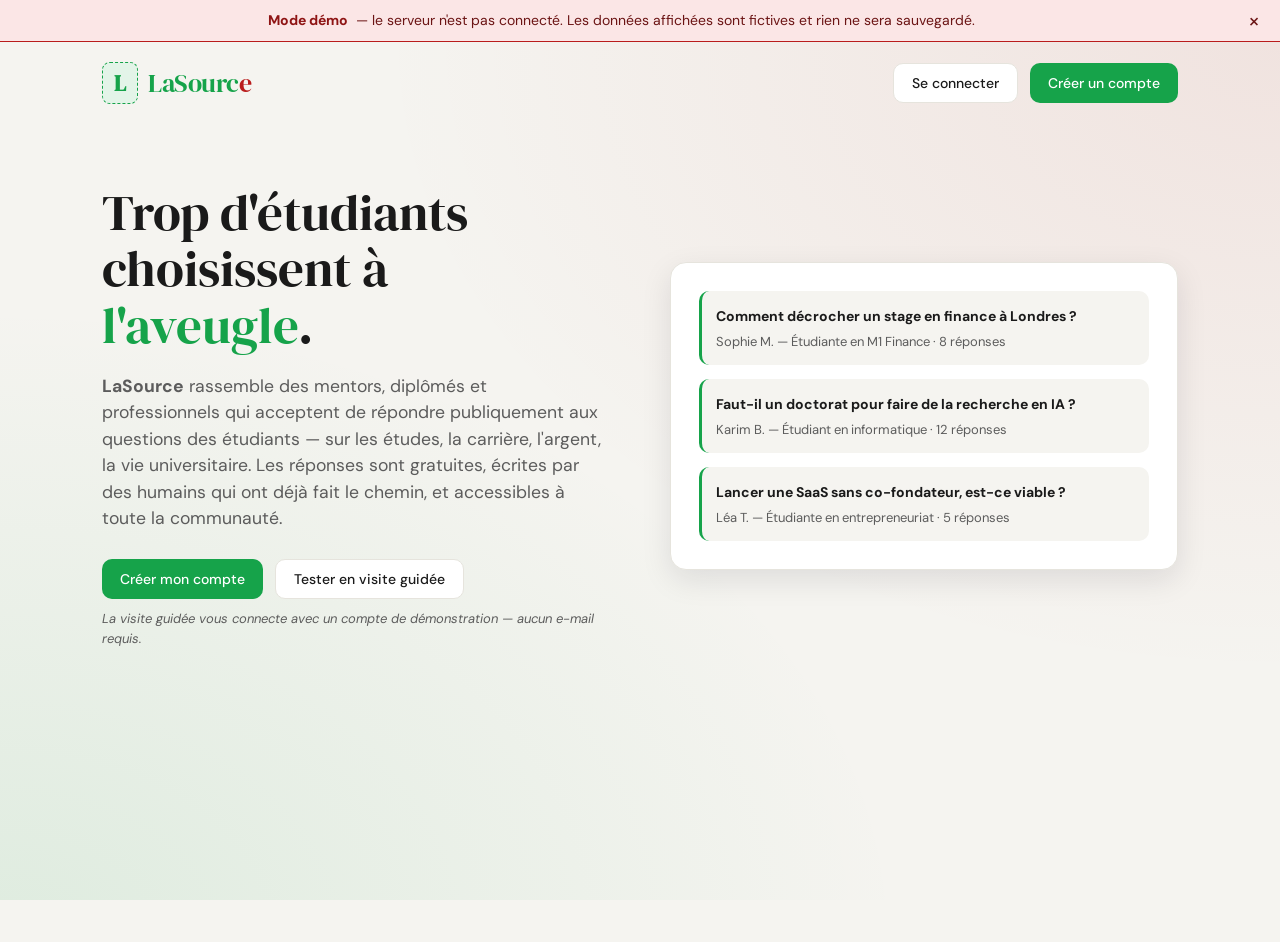
==== index.html @ 7deb20f9 "Auth" ====
<!DOCTYPE html>
<html lang="fr">
<head>
  <meta charset="UTF-8" />
  <meta name="viewport" content="width=device-width, initial-scale=1.0" />
  <title>LaSource — Plateforme de mentorat</title>
  <meta name="description" content="LaSource met en relation étudiants et mentors expérimentés. Posez vos questions, partagez votre expertise." />
  <link rel="icon" type="image/png" href="assets/lasource-flamme.png" />
  <link rel="icon" type="image/svg+xml" href="assets/lasource-flamme.svg" />
  <link rel="preconnect" href="https://fonts.googleapis.com" />
  <link rel="preconnect" href="https://fonts.gstatic.com" crossorigin />
  <link href="https://fonts.googleapis.com/css2?family=DM+Sans:wght@400;500;600;700&family=DM+Serif+Display&display=swap" rel="stylesheet" />
  <link rel="stylesheet" href="styles.css" />
</head>
<body>

<!-- Bandeau affiché uniquement quand le backend n'est pas joignable -->
<div class="bandeau-demo cache" id="bandeauDemo" role="status" aria-live="polite">
  <strong>Mode démo</strong> — le serveur n'est pas connecté.
  Les données affichées sont fictives et rien ne sera sauvegardé.
  <button class="btn-fermer-bandeau" onclick="document.getElementById('bandeauDemo').classList.add('cache')"
          aria-label="Fermer">×</button>
</div>

<!-- ============================================================
     ZONE DES TOASTS (notifications de confirmation)
     ============================================================ -->
<div class="toasts" id="zoneToasts"></div>

<!-- ============================================================
     VUE 1 — PAGE D'ACCUEIL (non connecté)
     ============================================================ -->
<section class="vue active" id="vue-accueil">
  <div class="hero">
    <nav class="hero-nav">
      <a class="marque" href="#" aria-label="LaSource — Accueil">
        <span class="logo-zone logo-zone-navbar">
          <img src="assets/lasource-flamme.png" alt="" class="logo-img"
               onerror="this.style.display='none'; this.nextElementSibling.style.display='flex';">
          <span class="logo-placeholder" aria-hidden="true">L</span>
        </span>
        <span class="marque-texte">LaSourc<span class="lettre-rouge">e</span></span>
      </a>
      <div class="actions">
        <button class="btn btn-secondaire" onclick="afficherVue('vue-connexion')">Se connecter</button>
        <button class="btn btn-primaire" onclick="afficherVue('vue-inscription')">Créer un compte</button>
      </div>
    </nav>
    <div class="hero-contenu">
      <div>
        <h1>Trop d'étudiants choisissent à <em>l'aveugle</em>.</h1>
        <p class="intro">
          <strong>LaSource</strong> rassemble des mentors, diplômés et professionnels
          qui acceptent de répondre publiquement aux questions des étudiants —
          sur les études, la carrière, l'argent, la vie universitaire.
          Les réponses sont gratuites, écrites par des humains qui ont déjà
          fait le chemin, et accessibles à toute la communauté.
        </p>
        <div class="cta">
          <button class="btn btn-primaire" onclick="afficherVue('vue-inscription')">Créer mon compte</button>
          <button class="btn btn-secondaire" onclick="connecterCompteDemo()">Tester en visite guidée</button>
        </div>
        <p class="cta-aide">
          La visite guidée vous connecte avec un compte de démonstration —
          aucun e-mail requis.
        </p>
      </div>
      <div class="hero-illu">
        <div class="mini-q">
          <strong>Comment décrocher un stage en finance à Londres ?</strong>
          <p>Sophie M. — Étudiante en M1 Finance · 8 réponses</p>
        </div>
        <div class="mini-q">
          <strong>Faut-il un doctorat pour faire de la recherche en IA ?</strong>
          <p>Karim B. — Étudiant en informatique · 12 réponses</p>
        </div>
        <div class="mini-q">
          <strong>Lancer une SaaS sans co-fondateur, est-ce viable ?</strong>
          <p>Léa T. — Étudiante en entrepreneuriat · 5 réponses</p>
        </div>
      </div>
    </div>
  </div>
</section>

<!-- ============================================================
     VUE 2 — CONNEXION
     ============================================================ -->
<section class="vue" id="vue-connexion">
  <div class="page-auth">
    <div class="boite-auth">
      <div class="logo-auth">
        <span class="logo-zone logo-zone-auth">
          <img src="assets/lasource-logo.png" alt="LaSource" class="logo-img"
               onerror="this.style.display='none'; this.nextElementSibling.style.display='flex';">
          <span class="logo-placeholder logo-placeholder-grand" aria-hidden="true">
            <span class="logo-placeholder-letter">L</span>
            <span class="logo-placeholder-nom">LaSource</span>
          </span>
        </span>
      </div>
      <h1>Bienvenue</h1>
      <p class="sous-titre">Connectez-vous pour accéder à votre espace</p>

      <div class="encadre-demo" id="encadre-compte-demo">
        <strong>Tester sans inscription</strong>
        <p>Compte de démonstration : <code>demo@lasource.io</code> / <code>Source2026!</code></p>
        <button class="btn btn-secondaire btn-petit" onclick="connecterCompteDemo()">Utiliser ce compte</button>
      </div>

      <div class="champ">
        <label for="email-conn">Adresse e-mail</label>
        <input type="email" id="email-conn" placeholder="vous@exemple.com" autocomplete="email" />
      </div>
      <div class="champ">
        <label>Mot de passe</label>
        <input type="password" id="mdp-conn" placeholder="••••••••" />
      </div>
      <div style="text-align:right; margin-bottom: 16px;">
        <a href="#" onclick="afficherVue('vue-oubli'); return false;">Mot de passe oublié ?</a>
      </div>
      <button class="btn btn-primaire btn-bloc" onclick="seConnecter()">Se connecter</button>
      <p class="lien-bas">Pas encore de compte ? <a href="#" onclick="afficherVue('vue-inscription'); return false;">Créer un compte</a></p>
    </div>
  </div>
</section>

<!-- ============================================================
     VUE 3 — INSCRIPTION
     ============================================================ -->
<section class="vue" id="vue-inscription">
  <div class="page-auth">
    <div class="boite-auth">
      <div class="logo-auth">
        <span class="logo-zone logo-zone-auth">
          <img src="assets/lasource-logo.png" alt="LaSource" class="logo-img"
               onerror="this.style.display='none'; this.nextElementSibling.style.display='flex';">
          <span class="logo-placeholder logo-placeholder-grand" aria-hidden="true">
            <span class="logo-placeholder-letter">L</span>
            <span class="logo-placeholder-nom">LaSource</span>
          </span>
        </span>
      </div>
      <h1>Créer un compte</h1>
      <p class="sous-titre">Choisissez votre profil pour commencer</p>

      <div class="choix-roles">
        <div class="carte-role actif" data-role="etudiant" onclick="choisirRole(this, 'etudiant')">
          <svg class="ic" style="width:28px;height:28px;" viewBox="0 0 24 24" aria-hidden="true"><path d="M3 8.4 12 4.6l9 3.8-9 3.8z" fill="none" stroke="currentColor" stroke-width="1.7" stroke-linejoin="round"/><path d="M20.4 8.7v4.6M7 11V15c0 1.4 2.2 2.6 5 2.6s5-1.2 5-2.6v-4" fill="none" stroke="currentColor" stroke-width="1.7" stroke-linecap="round"/></svg>
          <strong>Étudiant</strong>
          <span>Je cherche des conseils</span>
        </div>
        <div class="carte-role" data-role="mentor" onclick="choisirRole(this, 'mentor')">
          <svg class="ic" style="width:28px;height:28px;" viewBox="0 0 24 24" aria-hidden="true"><path d="M7 4.5h10V8a5 5 0 0 1-10 0z M7 5.8H4.2v1.6a3 3 0 0 0 3 3 M17 5.8h2.8v1.6a3 3 0 0 1-3 3 M9.5 14.2h5 M10 14.2v3h4v-3 M8 20h8" fill="none" stroke="currentColor" stroke-width="1.7" stroke-linecap="round" stroke-linejoin="round"/></svg>
          <strong>Mentor</strong>
          <span>Je partage mon expertise</span>
        </div>
      </div>

      <div class="champs-cote">
        <div class="champ"><label>Prénom</label><input type="text" id="prenom-ins" placeholder="Marie" /></div>
        <div class="champ"><label>Nom</label><input type="text" id="nom-ins" placeholder="Dupont" /></div>
      </div>
      <div class="champ"><label>Adresse e-mail</label><input type="email" id="email-ins" placeholder="vous@exemple.com" /></div>
      <div class="champ"><label>Mot de passe</label><input type="password" id="mdp-ins" placeholder="Au moins 8 caractères" /></div>
      <div class="champ"><label>Confirmation du mot de passe</label><input type="password" id="mdp2-ins" placeholder="Retapez votre mot de passe" /></div>

      <button class="btn btn-primaire btn-bloc" onclick="commencerOnboarding()">Continuer →</button>

      <p class="lien-bas">Vous avez déjà un compte ? <a href="#" onclick="afficherVue('vue-connexion'); return false;">Se connecter</a></p>
    </div>
  </div>
</section>

<!-- ============================================================
     VUE 4 — MOT DE PASSE OUBLIÉ
     ============================================================ -->
<section class="vue" id="vue-oubli">
  <div class="page-auth">
    <div class="boite-auth">
      <div class="logo-auth">
        <span class="logo-zone logo-zone-auth">
          <img src="assets/lasource-logo.png" alt="LaSource" class="logo-img"
               onerror="this.style.display='none'; this.nextElementSibling.style.display='flex';">
          <span class="logo-placeholder logo-placeholder-grand" aria-hidden="true">
            <span class="logo-placeholder-letter">L</span>
            <span class="logo-placeholder-nom">LaSource</span>
          </span>
        </span>
      </div>
      <h1>Mot de passe oublié</h1>
      <p class="sous-titre">Saisissez votre e-mail, nous vous enverrons un lien de réinitialisation.</p>
      <div class="champ"><label for="email-oubli">Adresse e-mail</label>
        <input type="email" id="email-oubli" placeholder="vous@exemple.com" autocomplete="email" /></div>
      <button class="btn btn-primaire btn-bloc" onclick="demanderReinitialisation()">Envoyer le lien</button>
      <p class="lien-bas"><a href="#" onclick="afficherVue('vue-connexion'); return false;">← Retour à la connexion</a></p>
    </div>
  </div>
</section>

<!-- ============================================================
     VUE 5 — ONBOARDING (4 étapes)
     ============================================================ -->
<section class="vue" id="vue-onboarding">
  <div class="page-auth">
    <div class="boite-auth" style="max-width:560px;">
      <div class="barre-prog">
        <div class="etape fait" id="ob-e1"></div>
        <div class="etape" id="ob-e2"></div>
        <div class="etape" id="ob-e3"></div>
        <div class="etape" id="ob-e4"></div>
      </div>
      <div class="etapes-info"><span>Étape <strong id="ob-num">1</strong>/4</span><span id="ob-label">Informations de base</span></div>

      <!-- Étape 1 -->
      <div class="etape-contenu" id="etape-1">
        <h2 style="font-size:1.5rem; margin-bottom:14px;">Parlez-nous de vous</h2>
        <div class="champ"><label>Pays</label>
          <select><option>France</option><option>Belgique</option><option>Suisse</option><option>Canada</option><option>Sénégal</option><option>Maroc</option></select>
        </div>
        <div class="champ"><label>Niveau d'études / Profession</label>
          <input type="text" placeholder="Ex : Master 2 — École Polytechnique" />
        </div>
        <div class="champ"><label>Courte présentation</label>
          <textarea placeholder="Quelques mots sur vous (facultatif)"></textarea>
        </div>
      </div>

      <!-- Étape 2 -->
      <div class="etape-contenu" id="etape-2" style="display:none;">
        <h2 style="font-size:1.5rem; margin-bottom:6px;">Vos secteurs d'intérêt</h2>
        <p style="color:var(--texte-doux); font-size:13px; margin-bottom:14px;">Choisissez au moins 2 secteurs pour personnaliser votre fil.</p>
        <div class="chips-select">
          <div class="chip-select" onclick="toggleChip(this)">Technologie</div>
          <div class="chip-select" onclick="toggleChip(this)">Médecine</div>
          <div class="chip-select" onclick="toggleChip(this)">Droit</div>
          <div class="chip-select" onclick="toggleChip(this)">Finance</div>
          <div class="chip-select" onclick="toggleChip(this)">Arts</div>
          <div class="chip-select" onclick="toggleChip(this)">Éducation</div>
          <div class="chip-select" onclick="toggleChip(this)">Ingénierie</div>
          <div class="chip-select" onclick="toggleChip(this)">Entrepreneuriat</div>
          <div class="chip-select" onclick="toggleChip(this)">Autre</div>
        </div>
      </div>

      <!-- Étape 3 -->
      <div class="etape-contenu" id="etape-3" style="display:none;">
        <h2 style="font-size:1.5rem; margin-bottom:14px;">Votre photo de profil</h2>
        <div style="display:flex; align-items:center; gap:20px;">
          <div class="avatar avatar-l">MD</div>
          <div>
            <button class="btn btn-secondaire"><svg class="ic" viewBox="0 0 24 24" aria-hidden="true"><rect x="3" y="7" width="18" height="13" rx="2.2"/><path d="M8.5 7 10 4.7h4L15.5 7"/><circle cx="12" cy="13.3" r="3.3"/></svg> Téléverser une photo</button>
            <p style="font-size:12px; color:var(--texte-doux); margin-top:8px;">JPG ou PNG, max 2 Mo. Optionnel.</p>
          </div>
        </div>
      </div>

      <!-- Étape 4 -->
      <div class="etape-contenu" id="etape-4" style="display:none;">
        <h2 style="font-size:1.5rem; margin-bottom:14px;">Bienvenue sur LaSource</h2>
        <p style="margin-bottom:12px;">Vous êtes prêt(e) à explorer la plateforme. Voici quelques fonctionnalités clés :</p>
        <ul style="list-style:none; padding:0; color:var(--texte-doux); font-size:14px; line-height:1.6;">
          <li style="display:flex; gap:10px; align-items:flex-start; padding:6px 0;"><svg class="ic" viewBox="0 0 24 24" style="color:var(--primaire); margin-top:2px;"><path d="M5 4.5h10.5a1.6 1.6 0 0 1 1.6 1.6V20H6.5A1.6 1.6 0 0 1 5 18.4z"/><path d="M8.5 4.5V20"/></svg> Parcourez le fil de questions par secteur</li>
          <li style="display:flex; gap:10px; align-items:flex-start; padding:6px 0;"><svg class="ic" viewBox="0 0 24 24" style="color:var(--primaire); margin-top:2px;"><path d="M4 5h16v10.5H9L4.5 20z"/></svg> Échangez par messagerie privée avec les mentors</li>
          <li style="display:flex; gap:10px; align-items:flex-start; padding:6px 0;"><svg class="ic" viewBox="0 0 24 24" style="color:var(--primaire); margin-top:2px;"><path d="M6 9a6 6 0 0 1 12 0c0 5 2 6 2 6H4s2-1 2-6"/><path d="M10 21h4"/></svg> Recevez des notifications pour les nouvelles réponses</li>
          <li style="display:flex; gap:10px; align-items:flex-start; padding:6px 0;"><svg class="ic" viewBox="0 0 24 24" style="color:var(--accent); margin-top:2px;"><path d="M12 3.2 13.8 9 19.5 10.8 13.8 12.6 12 18.4 10.2 12.6 4.5 10.8 10.2 9z"/></svg> Notez les réponses pour aider la communauté</li>
        </ul>
      </div>

      <div style="display:flex; justify-content:space-between; margin-top:24px;">
        <button class="btn btn-secondaire" id="ob-prec" onclick="naviguerEtape(-1)" disabled>← Précédent</button>
        <button class="btn btn-primaire" id="ob-suiv" onclick="naviguerEtape(1)">Suivant →</button>
      </div>
    </div>
  </div>
</section>

<!-- ============================================================
     APPLICATION CONNECTÉE — NAVBAR + VUES
     ============================================================ -->
<section class="vue" id="vue-app">
  <nav class="navbar">
    <a class="marque" href="#" onclick="naviguerApp('fil'); return false;" aria-label="LaSource — Accueil">
      <span class="logo-zone logo-zone-navbar">
        <img src="assets/lasource-flamme.png" alt="" class="logo-img"
             onerror="this.style.display='none'; this.nextElementSibling.style.display='flex';">
        <span class="logo-placeholder" aria-hidden="true">L</span>
      </span>
      <span class="marque-texte">LaSourc<span class="lettre-rouge">e</span></span>
    </a>
    <div class="nav-recherche">
      <input type="text" placeholder="Rechercher mentors, questions, secteurs…" id="recherche-glob" oninput="rechercher(this.value)" onfocus="rechercher(this.value)" onkeydown="if(event.key==='Enter'){event.preventDefault(); lancerRecherche();}" />
      <button type="button" class="btn-recherche" onclick="lancerRecherche()" title="Rechercher" aria-label="Rechercher">
        <svg viewBox="0 0 24 24" width="16" height="16" fill="none" stroke="currentColor" stroke-width="2.2" stroke-linecap="round" stroke-linejoin="round"><circle cx="11" cy="11" r="7"/><path d="m20 20-3.5-3.5"/></svg>
      </button>
      <div class="dropdown-recherche" id="dropRech"></div>
    </div>
    <div class="nav-liens">
      <button class="nav-bouton" data-section="fil" onclick="naviguerApp('fil')" title="Accueil" aria-label="Accueil"><svg class="ic ic-l" viewBox="0 0 24 24" aria-hidden="true"><path d="M3 11.4 12 4l9 7.4"/><path d="M5.5 9.8V20h13V9.8"/></svg></button>
      <button class="nav-bouton" data-section="notifs" onclick="basculerNotifs()" title="Notifications" aria-label="Notifications">
        <svg class="icone-cloche" viewBox="0 0 24 24" width="22" height="22" fill="#111" aria-hidden="true">
          <path d="M12 22a2.4 2.4 0 0 0 2.4-2.4H9.6A2.4 2.4 0 0 0 12 22Zm7.2-5.6V11a7.2 7.2 0 0 0-5.6-7.04V3.2a1.6 1.6 0 1 0-3.2 0v.76A7.2 7.2 0 0 0 4.8 11v5.4l-1.6 1.6v.8h17.6v-.8Z"/>
        </svg>
        <span class="badge-notif" id="badge-notif">4</span>
      </button>
      <div class="nav-profil" onclick="basculerMenuProfil()">
        <div class="avatar avatar-s" id="avatar-nav">MD</div>
        <span style="font-size:14px;">▾</span>
      </div>
    </div>
  </nav>

  <div class="menu-profil" id="menuProfil">
    <button onclick="naviguerApp('profil')"><svg class="ic" viewBox="0 0 24 24" aria-hidden="true"><circle cx="12" cy="8" r="4"/><path d="M4 21c0-4.4 4-6.5 8-6.5s8 2.1 8 6.5"/></svg> Mon profil</button>
    <button onclick="naviguerApp('mentor')" id="lien-mentor"><svg class="ic" viewBox="0 0 24 24" aria-hidden="true"><path d="M7 4.5h10V8a5 5 0 0 1-10 0z"/><path d="M7 5.8H4.2v1.6a3 3 0 0 0 3 3"/><path d="M17 5.8h2.8v1.6a3 3 0 0 1-3 3"/><path d="M9.5 14.2h5"/><path d="M10 14.2v3h4v-3"/><path d="M8 20h8"/></svg> Espace mentor</button>
    <button onclick="naviguerApp('parametres')"><svg class="ic" viewBox="0 0 24 24" aria-hidden="true"><circle cx="12" cy="12" r="3.2"/><path d="M12 2.5v3M12 18.5v3M2.5 12h3M18.5 12h3M5.2 5.2l2.1 2.1M16.7 16.7l2.1 2.1M18.8 5.2l-2.1 2.1M7.3 16.7l-2.1 2.1"/></svg> Paramètres</button>
    <button onclick="naviguerApp('admin')" id="lien-admin"><svg class="ic" viewBox="0 0 24 24" aria-hidden="true"><path d="M12 3 5 6v5.2c0 4.4 3 7.8 7 9.8 4-2 7-5.4 7-9.8V6z"/></svg> Administration</button>
    <button onclick="seDeconnecter()" style="color:var(--rouge);"><svg class="ic" viewBox="0 0 24 24" aria-hidden="true"><path d="M9 21H5a2 2 0 0 1-2-2V5a2 2 0 0 1 2-2h4"/><path d="M16 16.5 20.5 12 16 7.5"/><path d="M20.5 12H9"/></svg> Se déconnecter</button>
  </div>

  <div class="panneau-notifs" id="panneauNotifs">
    <header>
      <svg viewBox="0 0 24 24" width="18" height="18" fill="#111"><path d="M12 22a2.4 2.4 0 0 0 2.4-2.4H9.6A2.4 2.4 0 0 0 12 22Zm7.2-5.6V11a7.2 7.2 0 0 0-5.6-7.04V3.2a1.6 1.6 0 1 0-3.2 0v.76A7.2 7.2 0 0 0 4.8 11v5.4l-1.6 1.6v.8h17.6v-.8Z"/></svg>
      <button class="btn-fantome btn-petit" onclick="toutMarquerLu()" style="margin-left:auto;">Tout marquer comme lu</button>
    </header>
    <div id="liste-notifs"></div>
  </div>

  <!-- Sous-vue : Fil d'actualité -->
  <div class="sous-vue active" id="sv-fil">
    <div class="layout-3col">
      <aside class="col-gauche">
        <div class="carte profil-sidebar" id="sidebar-profil"></div>
        <div class="carte" style="margin-top:16px;">
          <div class="carte-titre">Mes secteurs</div>
          <div id="mes-secteurs" style="display:flex; flex-wrap:wrap; gap:6px;"></div>
        </div>
        <div class="carte" style="margin-top:16px;">
          <div class="carte-titre">Mentors suivis</div>
          <div class="liste-suivis" id="mentors-suivis"></div>
        </div>
      </aside>

      <main class="col-centre">
        <div class="publier-vide" onclick="ouvrirModal('modalPublier')">
          <div class="avatar avatar-s" id="avatar-fil">MD</div>
          <input type="text" placeholder="Quelle est votre question aujourd'hui ?" readonly />
          <button class="btn btn-primaire btn-petit">Publier</button>
        </div>
        <div class="filtres">
          <div class="onglets">
            <div class="onglet actif" data-tri="recent" onclick="changerTri(this, 'recent')">Les plus récentes</div>
            <div class="onglet" data-tri="populaire" onclick="changerTri(this, 'populaire')">Les plus populaires</div>
            <div class="onglet" data-tri="sansrep" onclick="changerTri(this, 'sansrep')">Sans réponse</div>
          </div>
          <select id="filtre-secteur" onchange="rendreFil()">
            <option value="">Tous les secteurs</option>
            <option>Technologie</option><option>Médecine</option><option>Droit</option>
            <option>Finance</option><option>Arts</option><option>Éducation</option>
            <option>Ingénierie</option><option>Entrepreneuriat</option>
          </select>
        </div>
        <div id="fil-questions"></div>
      </main>

      <aside class="col-droite">
        <div class="carte">
          <div class="carte-titre" style="display:flex; align-items:center; gap:6px;"><svg class="ic ic-s" viewBox="0 0 24 24" aria-hidden="true" style="color:var(--accent);"><path d="M3.5 16.5 9 11l3.5 3.5L20 7"/><path d="M16 7h4v4"/></svg> Questions tendance</div>
          <ul class="questions-tendance" id="questions-tendance"></ul>
        </div>
        <div class="carte" style="margin-top:16px;">
          <div class="carte-titre" style="display:flex; align-items:center; gap:6px;"><svg class="ic ic-s" viewBox="0 0 24 24" aria-hidden="true" style="color:var(--primaire);"><path d="M12 3.2 13.8 9 19.5 10.8 13.8 12.6 12 18.4 10.2 12.6 4.5 10.8 10.2 9z"/></svg> Mentors suggérés</div>
          <ul class="mentors-suggeres" id="mentors-suggeres"></ul>
        </div>
      </aside>
    </div>
  </div>

  <!-- Sous-vue : Profil utilisateur -->
  <div class="sous-vue" id="sv-profil" style="display:none;">
    <div style="max-width:1100px; margin:20px auto; padding:0 20px;">
      <div class="banniere"></div>
      <div class="entete-profil" id="entete-profil"></div>
      <div class="tabs-profil" id="tabs-profil"></div>
      <div id="contenu-profil"></div>
    </div>
  </div>

  <!-- Modal : Voir une question en entier -->
  <!-- (vue dédiée pour afficher une question complète) -->
  <div class="sous-vue" id="sv-question" style="display:none;">
    <div style="max-width:820px; margin:20px auto; padding:0 20px;">
      <button class="btn btn-fantome btn-petit" onclick="naviguerApp('fil')" style="margin-bottom:14px;">← Retour au fil</button>
      <div id="contenu-question"></div>
    </div>
  </div>

  <!-- Sous-vue : Paramètres -->
  <div class="sous-vue" id="sv-parametres" style="display:none;">
    <div class="layout-2col">
      <aside class="menu-cote" id="menu-param">
        <button class="actif" data-pan="compte" onclick="changerPanParam(this, 'compte')"><svg class="ic" viewBox="0 0 24 24" aria-hidden="true"><circle cx="12" cy="8" r="4"/><path d="M4 21c0-4.4 4-6.5 8-6.5s8 2.1 8 6.5"/></svg> Mon compte</button>
        <button data-pan="notifs" onclick="changerPanParam(this, 'notifs')"><svg class="ic" viewBox="0 0 24 24" aria-hidden="true"><path d="M6 9a6 6 0 0 1 12 0c0 5 2 6 2 6H4s2-1 2-6"/><path d="M10 21h4"/></svg> Notifications</button>
        <button data-pan="securite" onclick="changerPanParam(this, 'securite')"><svg class="ic" viewBox="0 0 24 24" aria-hidden="true"><rect x="5" y="11" width="14" height="9" rx="2"/><path d="M8 11V8a4 4 0 0 1 8 0v3"/></svg> Sécurité</button>
        <button data-pan="confid" onclick="changerPanParam(this, 'confid')"><svg class="ic" viewBox="0 0 24 24" aria-hidden="true"><path d="M12 3 5 6v5.2c0 4.4 3 7.8 7 9.8 4-2 7-5.4 7-9.8V6z"/></svg> Confidentialité</button>
      </aside>
      <main id="contenu-param"></main>
    </div>
  </div>

  <!-- Sous-vue : Administration -->
  <div class="sous-vue" id="sv-admin" style="display:none;">
    <div class="layout-admin">
      <aside class="menu-admin">
        <h4>Administration</h4>
        <button class="actif" data-adm="dashboard" onclick="changerPanAdmin(this, 'dashboard')"><svg class="ic" viewBox="0 0 24 24" aria-hidden="true"><path d="M4 20V4"/><path d="M4 20h16"/><rect x="7" y="12" width="3" height="5"/><rect x="12" y="8" width="3" height="9"/><rect x="17" y="5" width="3" height="12"/></svg> Tableau de bord</button>
        <button data-adm="users" onclick="changerPanAdmin(this, 'users')"><svg class="ic" viewBox="0 0 24 24" aria-hidden="true"><circle cx="8.5" cy="9" r="3"/><path d="M2.5 19.5c0-3.2 2.7-4.8 6-4.8s6 1.6 6 4.8"/><path d="M16 6.2a3 3 0 0 1 0 5.6"/><path d="M17.6 14.9c1.9.5 3.4 1.8 3.4 4.1"/></svg> Utilisateurs</button>
        <button data-adm="mentors" onclick="changerPanAdmin(this, 'mentors')"><svg class="ic" viewBox="0 0 24 24" aria-hidden="true"><path d="M4.5 12.5 9.5 17.5 19.5 6.5"/></svg> Validation mentors</button>
        <button data-adm="signalements" onclick="changerPanAdmin(this, 'signalements')"><svg class="ic" viewBox="0 0 24 24" aria-hidden="true"><path d="M5.5 21V4"/><path d="M5.5 4.5h11l-2 4 2 4h-11"/></svg> Signalements</button>
        <button data-adm="categories" onclick="changerPanAdmin(this, 'categories')"><svg class="ic" viewBox="0 0 24 24" aria-hidden="true"><path d="M3 12.5V5.5A2 2 0 0 1 5 3.5h7l9 9-8.5 8.5z"/><circle cx="8" cy="8.2" r="1.3"/></svg> Catégories</button>
        <button data-adm="audit" onclick="changerPanAdmin(this, 'audit')"><svg class="ic" viewBox="0 0 24 24" aria-hidden="true"><path d="M5 4h14v16H5z"/><path d="M8 9h8M8 12h8M8 15h5"/></svg> Journal d'audit</button>
      </aside>
      <main class="contenu-admin" id="contenu-admin"></main>
    </div>
  </div>

  <!-- Sous-vue : Espace mentor (réservé au rôle mentor) -->
  <div class="sous-vue" id="sv-mentor" style="display:none;">
    <div style="max-width:1100px; margin:20px auto; padding:0 20px;">
      <div id="contenu-mentor"></div>
    </div>
  </div>
</section>

<!-- ============================================================
     MODALES
     ============================================================ -->

<!-- Modal : Publier une question -->
<div class="modal-overlay" id="modalPublier">
  <div class="modal">
    <header>
      <h3>Poser une question</h3>
      <span class="fermer" onclick="fermerModal('modalPublier')">×</span>
    </header>
    <div class="corps">
      <div class="champ">
        <label>Titre</label>
        <input type="text" id="q-titre" maxlength="120" placeholder="Résumez votre question en une phrase claire…" oninput="majCompteur(); majSimilaires();" />
        <div class="compteur-car"><span id="compteur">0</span>/120</div>
      </div>
      <div class="champ">
        <label>Détails</label>
        <textarea id="q-corps" rows="5" placeholder="Décrivez votre situation en détail : contexte, contraintes, ce que vous avez déjà essayé…"></textarea>
      </div>
      <div class="champ">
        <label>Catégorie</label>
        <div class="chips-select" id="chips-cat">
          <div class="chip-select" onclick="choisirCat(this)">Technologie</div>
          <div class="chip-select" onclick="choisirCat(this)">Médecine</div>
          <div class="chip-select" onclick="choisirCat(this)">Droit</div>
          <div class="chip-select" onclick="choisirCat(this)">Finance</div>
          <div class="chip-select" onclick="choisirCat(this)">Arts</div>
          <div class="chip-select" onclick="choisirCat(this)">Éducation</div>
          <div class="chip-select" onclick="choisirCat(this)">Ingénierie</div>
          <div class="chip-select" onclick="choisirCat(this)">Entrepreneuriat</div>
          <div class="chip-select" onclick="choisirCat(this)">Autre</div>
        </div>
      </div>
      <div class="similaires" id="bloc-similaires" style="display:none;">
        <h5>Questions similaires déjà publiées :</h5>
        <ul id="liste-similaires"></ul>
      </div>
    </div>
    <div class="pied">
      <button class="btn btn-secondaire" onclick="fermerModal('modalPublier')">Annuler</button>
      <button class="btn btn-primaire" onclick="publierQuestion()">Publier ma question →</button>
    </div>
  </div>
</div>

<script src="api.js"></script>
<script src="script.js"></script>
</body>
</html>
---- styles.css ----
/* =========================================================
   LaSource — Feuille de styles
   Identité : vert #16A34A + rouge #B91C1C + noir, sur fond crème
   Typographie : DM Serif Display (titres) + DM Sans (texte)
   ========================================================= */

/* ---------- Variables de design ---------- */
:root {
  /* Couleurs officielles du logo */
  --vert: #16A34A;
  --vert-fonce: #117A37;
  --vert-clair: #E3F4E8;
  --rouge: #B91C1C;
  --rouge-fonce: #8E1414;
  --rouge-clair: #FBE6E6;
  --noir: #1A1A1A;

  /* Alias sémantiques utilisés dans tout le code */
  --primaire: var(--vert);
  --primaire-fonce: var(--vert-fonce);
  --primaire-clair: var(--vert-clair);
  --accent: var(--rouge);
  --accent-clair: var(--rouge-clair);

  /* Neutres */
  --fond: #F5F4F0;
  --surface: #FFFFFF;
  --texte: var(--noir);
  --texte-doux: #5C5C5C;
  --bordure: #E6E4DD;
  --orange: var(--rouge);
  --gris-sombre: var(--noir);

  --rayon-s: 10px;
  --rayon-m: 14px;
  --rayon-l: 16px;

  --ombre-s: 0 1px 2px rgba(15,23,42,.05);
  --ombre-m: 0 4px 12px rgba(15,23,42,.06);
  --ombre-l: 0 10px 30px rgba(15,23,42,.10);
}

/* ---------- Reset ---------- */
* { box-sizing: border-box; margin: 0; padding: 0; }
html, body { height: 100%; }
body {
  font-family: 'DM Sans', system-ui, sans-serif;
  background: var(--fond);
  color: var(--texte);
  font-size: 15px;
  line-height: 1.5;
}
h1, h2, h3, h4 { font-family: 'DM Serif Display', Georgia, serif; font-weight: 400; color: var(--texte); }
h1 { font-size: 2.4rem; line-height: 1.15; }
h2 { font-size: 1.7rem; }
h3 { font-size: 1.25rem; }
a { color: var(--primaire); text-decoration: none; }
a:hover { text-decoration: underline; }
button { font-family: inherit; cursor: pointer; border: none; background: none; color: inherit; }
input, textarea, select {
  font-family: inherit; font-size: 14px; color: var(--texte);
  background: var(--surface); border: 1px solid var(--bordure);
  border-radius: var(--rayon-s); padding: 10px 12px; width: 100%;
  transition: border-color .15s, box-shadow .15s;
}
input:focus, textarea:focus, select:focus {
  outline: none; border-color: var(--primaire);
  box-shadow: 0 0 0 3px rgba(22,163,74,.15);
}
textarea { resize: vertical; min-height: 100px; }
label { display: block; font-size: 13px; font-weight: 500; margin-bottom: 6px; color: var(--texte); }

/* ---------- Boutons ---------- */
.btn {
  display: inline-flex; align-items: center; justify-content: center;
  gap: 8px; padding: 10px 18px; border-radius: var(--rayon-s);
  font-weight: 500; font-size: 14px; transition: all .15s;
  white-space: nowrap;
}
.btn-primaire { background: var(--primaire); color: #fff; }
.btn-primaire:hover { background: var(--primaire-fonce); }
.btn-ambre { background: var(--accent); color: #fff; }
.btn-ambre:hover { background: #8E1414; }
.btn-secondaire { background: var(--surface); color: var(--texte); border: 1px solid var(--bordure); }
.btn-secondaire:hover { background: var(--fond); border-color: #d1d5db; }
.btn-fantome { background: transparent; color: var(--primaire); }
.btn-fantome:hover { background: var(--primaire-clair); }
.btn-danger { background: var(--rouge); color: #fff; }
.btn-bloc { width: 100%; }
.btn-petit { padding: 6px 12px; font-size: 13px; }

/* ---------- Cartes ---------- */
.carte {
  background: var(--surface); border: 1px solid var(--bordure);
  border-radius: var(--rayon-m); box-shadow: var(--ombre-s);
  padding: 18px;
}
.carte-titre { font-size: 13px; font-weight: 600; text-transform: uppercase;
  letter-spacing: .04em; color: var(--texte-doux); margin-bottom: 12px; }

/* ---------- Tags & badges ---------- */
.tag {
  display: inline-block; padding: 4px 10px; border-radius: 999px;
  font-size: 12px; font-weight: 500; background: var(--primaire-clair); color: var(--primaire);
}
.tag-ambre { background: var(--accent-clair); color: #7A1A1A; }
.tag-vert { background: #dcfce7; color: #166534; }
.tag-violet { background: #ede9fe; color: #6d28d9; }
.tag-rose { background: #fce7f3; color: #be185d; }
.badge-role {
  display: inline-flex; align-items: center; gap: 4px;
  padding: 3px 8px; border-radius: 6px; font-size: 11px; font-weight: 600;
  background: var(--primaire-clair); color: var(--primaire);
}
.badge-mentor { background: var(--accent-clair); color: #7A1A1A; }
.badge-verifie {
  display: inline-flex; align-items: center; gap: 4px;
  background: var(--primaire); color: #fff;
  padding: 3px 8px; border-radius: 6px; font-size: 11px; font-weight: 600;
}
.point-statut {
  display: inline-block; width: 8px; height: 8px; border-radius: 50%;
  background: var(--vert); margin-right: 6px;
}
.point-statut.occupe { background: var(--orange); }
.point-statut.absent { background: var(--texte-doux); }

/* ---------- Avatar ---------- */
.avatar {
  width: 40px; height: 40px; border-radius: 50%;
  background: var(--primaire); color: #fff;
  display: inline-flex; align-items: center; justify-content: center;
  font-weight: 600; font-size: 14px; flex-shrink: 0;
}
.avatar-l { width: 80px; height: 80px; font-size: 28px; }
.avatar-xl { width: 110px; height: 110px; font-size: 38px; }
.avatar-s { width: 28px; height: 28px; font-size: 11px; }

/* ---------- Icônes (SVG en ligne, tracé fin) ---------- */
.ic {
  width: 18px; height: 18px; display: inline-block; vertical-align: -0.18em;
  fill: none; stroke: currentColor; stroke-width: 1.7;
  stroke-linecap: round; stroke-linejoin: round; flex-shrink: 0;
}
.ic-s { width: 15px; height: 15px; }
.ic-l { width: 22px; height: 22px; }

/* ============================================================
   PAGES D'AUTHENTIFICATION (accueil, connexion, inscription)
   ============================================================ */
.page-auth {
  min-height: 100vh; display: flex; align-items: center; justify-content: center;
  padding: 40px 20px;
  background:
    radial-gradient(at top right, rgba(185,28,28,.08), transparent 50%),
    radial-gradient(at bottom left, rgba(22,163,74,.10), transparent 50%),
    var(--fond);
}
.boite-auth {
  width: 100%; max-width: 460px; background: var(--surface);
  border: 1px solid var(--bordure); border-radius: var(--rayon-l);
  box-shadow: var(--ombre-l); padding: 36px;
}
.logo-auth { text-align: center; margin-bottom: 24px; }
.boite-auth h1 { font-size: 1.75rem; text-align: center; margin-bottom: 8px; }
.boite-auth .sous-titre { text-align: center; color: var(--texte-doux); margin-bottom: 24px; }
.champ { margin-bottom: 14px; }
.champs-cote { display: grid; grid-template-columns: 1fr 1fr; gap: 12px; }
.sep-ou {
  display: flex; align-items: center; gap: 12px; margin: 20px 0;
  color: var(--texte-doux); font-size: 13px;
}
.sep-ou::before, .sep-ou::after { content: ''; flex: 1; height: 1px; background: var(--bordure); }
.btn-social {
  display: flex; align-items: center; justify-content: center; gap: 10px;
  padding: 11px; border: 1px solid var(--bordure); border-radius: var(--rayon-s);
  background: var(--surface); width: 100%; margin-bottom: 8px;
  font-size: 14px; font-weight: 500; transition: background .15s;
}
.btn-social:hover { background: var(--fond); }
.btn-social svg { width: 18px; height: 18px; }
.lien-bas { text-align: center; margin-top: 18px; font-size: 14px; color: var(--texte-doux); }

/* Page d'accueil hero */
.hero {
  min-height: 100vh;
  background:
    radial-gradient(at top right, rgba(185,28,28,.08), transparent 50%),
    radial-gradient(at bottom left, rgba(22,163,74,.10), transparent 50%),
    var(--fond);
}
.hero-nav {
  display: flex; justify-content: space-between; align-items: center;
  padding: 20px 8%;
}
.hero-nav .actions { display: flex; gap: 12px; }
.hero-contenu {
  display: grid; grid-template-columns: 1fr 1fr; gap: 60px;
  padding: 60px 8% 100px; align-items: center;
}
.hero h1 { font-size: 3.2rem; margin-bottom: 20px; line-height: 1.1; }
.hero h1 em { font-style: normal; color: var(--primaire); }
.hero p.intro { font-size: 1.1rem; color: var(--texte-doux); margin-bottom: 28px; }
.hero .cta { display: flex; gap: 12px; flex-wrap: wrap; }
.hero-illu {
  background: var(--surface); border-radius: var(--rayon-l);
  border: 1px solid var(--bordure); box-shadow: var(--ombre-l);
  padding: 28px; display: flex; flex-direction: column; gap: 14px;
}
.hero-illu .mini-q {
  background: var(--fond); border-radius: var(--rayon-s);
  padding: 14px; border-left: 3px solid var(--primaire);
}
.hero-illu .mini-q strong { font-size: 14px; }
.hero-illu .mini-q p { font-size: 13px; color: var(--texte-doux); margin-top: 4px; }
.stats-hero { display: flex; gap: 20px; margin-top: 28px; }
.stats-hero div strong { display: block; font-family: 'DM Serif Display', serif; font-size: 1.8rem; color: var(--primaire); }
.stats-hero div span { font-size: 13px; color: var(--texte-doux); }

/* Cartes de choix de rôle */
.choix-roles { display: grid; grid-template-columns: 1fr 1fr; gap: 14px; margin: 18px 0; }
.carte-role {
  border: 2px solid var(--bordure); border-radius: var(--rayon-m);
  padding: 18px; cursor: pointer; transition: all .15s; text-align: center;
}
.carte-role:hover { border-color: var(--primaire); }
.carte-role.actif { border-color: var(--primaire); background: var(--primaire-clair); }
.carte-role strong { display: block; margin-bottom: 4px; }
.carte-role span { font-size: 12px; color: var(--texte-doux); }

/* Onboarding */
.barre-prog {
  display: flex; gap: 6px; margin-bottom: 24px;
}
.barre-prog .etape {
  flex: 1; height: 6px; border-radius: 3px; background: var(--bordure);
}
.barre-prog .etape.fait { background: var(--primaire); }
.etapes-info {
  display: flex; justify-content: space-between; font-size: 12px;
  color: var(--texte-doux); margin-bottom: 18px;
}
.chips-select { display: flex; flex-wrap: wrap; gap: 8px; margin-top: 6px; }
.chip-select {
  padding: 8px 14px; border: 1px solid var(--bordure); border-radius: 999px;
  cursor: pointer; font-size: 13px; background: var(--surface); transition: all .15s;
}
.chip-select:hover { border-color: var(--primaire); }
.chip-select.actif { background: var(--primaire); color: #fff; border-color: var(--primaire); }

/* ============================================================
   APPLICATION (navbar + layout)
   ============================================================ */
.navbar {
  position: sticky; top: 0; z-index: 50;
  background: var(--surface); border-bottom: 1px solid var(--bordure);
  height: 64px; display: flex; align-items: center; padding: 0 24px;
  gap: 24px;
}
.nav-recherche { position: relative; flex: 1; max-width: 460px; }
.nav-recherche input { padding-left: 36px; }

.dropdown-recherche {
  position: absolute; top: calc(100% + 6px); left: 0; right: 0;
  background: var(--surface); border: 1px solid var(--bordure);
  border-radius: var(--rayon-m); box-shadow: var(--ombre-l);
  max-height: 400px; overflow: auto; display: none;
}
.dropdown-recherche.ouvert { display: block; }
.dropdown-recherche h5 {
  font-family: 'DM Sans', sans-serif; font-size: 11px; font-weight: 700;
  text-transform: uppercase; color: var(--texte-doux);
  padding: 10px 14px 4px;
}
.dropdown-recherche .item-resultat {
  padding: 10px 14px; display: flex; align-items: center; gap: 10px;
  cursor: pointer; font-size: 14px;
}
.dropdown-recherche .item-resultat:hover { background: var(--fond); }

.nav-liens { display: flex; gap: 6px; margin-left: auto; align-items: center; }
.nav-bouton {
  position: relative; width: 40px; height: 40px;
  border-radius: var(--rayon-s); display: flex; align-items: center; justify-content: center;
  font-size: 18px; transition: background .15s;
}
.nav-bouton:hover { background: var(--fond); }
.nav-bouton .badge-notif {
  position: absolute; top: 6px; right: 6px;
  min-width: 16px; height: 16px; padding: 0 4px;
  background: var(--rouge); color: #fff; font-size: 10px; font-weight: 600;
  border-radius: 8px; display: flex; align-items: center; justify-content: center;
}
.nav-profil { display: flex; align-items: center; gap: 8px; cursor: pointer; padding: 4px 8px; border-radius: var(--rayon-s); }
.nav-profil:hover { background: var(--fond); }
.menu-profil {
  position: absolute; top: 56px; right: 16px; min-width: 220px;
  background: var(--surface); border: 1px solid var(--bordure);
  border-radius: var(--rayon-m); box-shadow: var(--ombre-l);
  padding: 8px; display: none; z-index: 60;
}
.menu-profil.ouvert { display: block; }
.menu-profil button {
  display: flex; width: 100%; padding: 10px 12px; border-radius: var(--rayon-s);
  text-align: left; font-size: 14px; gap: 10px; align-items: center;
}
.menu-profil button:hover { background: var(--fond); }

/* Panneau notifications */
.panneau-notifs {
  position: fixed; top: 64px; right: 16px; width: 380px; max-height: 70vh; overflow: auto;
  background: var(--surface); border: 1px solid var(--bordure);
  border-radius: var(--rayon-m); box-shadow: var(--ombre-l); z-index: 60;
  display: none;
}
.panneau-notifs.ouvert { display: block; }
.panneau-notifs header {
  padding: 14px 16px; border-bottom: 1px solid var(--bordure);
  display: flex; justify-content: space-between; align-items: center;
}
.notif-item {
  padding: 12px 16px; border-bottom: 1px solid var(--bordure);
  display: flex; gap: 12px; cursor: pointer;
}
.notif-item:hover { background: var(--fond); }
.notif-item.non-lu { background: rgba(22,163,74,.04); }
.notif-icone {
  width: 36px; height: 36px; border-radius: 50%;
  background: var(--primaire-clair); display: flex; align-items: center; justify-content: center;
  flex-shrink: 0;
}
.notif-item p { font-size: 14px; }
.notif-item time { font-size: 12px; color: var(--texte-doux); }

/* Layout principal 3 colonnes */
.layout-3col {
  display: grid;
  grid-template-columns: 280px 1fr 300px;
  gap: 20px; max-width: 1400px; margin: 0 auto; padding: 20px;
}
.layout-2col {
  display: grid; grid-template-columns: 240px 1fr; gap: 20px;
  max-width: 1400px; margin: 0 auto; padding: 20px;
}

/* Sidebar profil */
.profil-sidebar { display: flex; flex-direction: column; align-items: center; text-align: center; }
.profil-sidebar .nom { font-weight: 600; margin-top: 12px; }
.profil-sidebar .meta { color: var(--texte-doux); font-size: 13px; margin: 4px 0 10px; }
.profil-stats {
  display: grid; grid-template-columns: 1fr 1fr; gap: 12px;
  width: 100%; margin-top: 12px; padding-top: 14px; border-top: 1px solid var(--bordure);
}
.profil-stats div { text-align: center; }
.profil-stats strong { display: block; font-family: 'DM Serif Display', serif; font-size: 1.4rem; color: var(--primaire); }
.profil-stats span { font-size: 12px; color: var(--texte-doux); }
.liste-suivis { display: flex; flex-direction: column; gap: 10px; }
.suivi-item { display: flex; align-items: center; gap: 10px; padding: 6px; border-radius: var(--rayon-s); }
.suivi-item:hover { background: var(--fond); cursor: pointer; }
.suivi-item .info { flex: 1; font-size: 13px; }
.suivi-item .info strong { display: block; }
.suivi-item .info span { color: var(--texte-doux); font-size: 12px; }

/* Fil de questions */
.publier-vide {
  display: flex; align-items: center; gap: 12px; padding: 14px;
  background: var(--surface); border: 1px solid var(--bordure);
  border-radius: var(--rayon-m); margin-bottom: 16px; cursor: text;
}
.publier-vide input { background: var(--fond); cursor: pointer; }
.filtres {
  background: var(--surface); border: 1px solid var(--bordure);
  border-radius: var(--rayon-m); padding: 12px 16px; margin-bottom: 16px;
  display: flex; flex-wrap: wrap; gap: 12px; align-items: center;
}
.onglets { display: flex; gap: 4px; }
.onglet {
  padding: 6px 12px; border-radius: var(--rayon-s); font-size: 13px;
  color: var(--texte-doux); cursor: pointer; font-weight: 500;
}
.onglet.actif { background: var(--primaire-clair); color: var(--primaire); }
.filtres select { width: auto; padding: 6px 10px; font-size: 13px; }

.carte-question {
  background: var(--surface); border: 1px solid var(--bordure);
  border-radius: var(--rayon-m); padding: 18px; margin-bottom: 14px;
  transition: box-shadow .15s;
}
.carte-question:hover { box-shadow: var(--ombre-m); }
.q-entete { display: flex; align-items: center; gap: 10px; margin-bottom: 10px; }
.q-entete .info { flex: 1; font-size: 13px; }
.q-entete .info strong { font-size: 14px; }
.q-entete .info time { color: var(--texte-doux); margin-left: 8px; }
.q-titre {
  font-family: 'DM Serif Display', serif; font-size: 1.2rem;
  color: var(--texte); margin-bottom: 6px; cursor: pointer;
}
.q-titre:hover { color: var(--primaire); }
.q-corps { color: var(--texte-doux); font-size: 14px; margin-bottom: 10px;
  display: -webkit-box; -webkit-line-clamp: 2; -webkit-box-orient: vertical; overflow: hidden; }
.q-tags { display: flex; gap: 6px; flex-wrap: wrap; margin-bottom: 12px; }
.q-pied { display: flex; align-items: center; gap: 16px; font-size: 13px; color: var(--texte-doux); }
.q-pied button { color: var(--texte-doux); font-size: 13px; display: flex; align-items: center; gap: 4px; }
.q-pied button:hover { color: var(--primaire); }
.q-pied .repondre { margin-left: auto; }

/* Réponses */
.reponses { margin-top: 16px; padding-top: 16px; border-top: 1px solid var(--bordure); display: flex; flex-direction: column; gap: 14px; }
.reponse {
  background: var(--fond); border-radius: var(--rayon-s); padding: 14px;
}
.reponse.mentor {
  background: rgba(22,163,74,.04);
  border-left: 3px solid var(--primaire);
}
.reponse .r-entete { display: flex; align-items: center; gap: 10px; margin-bottom: 8px; }
.reponse .r-entete .info { font-size: 13px; flex: 1; }
.reponse p { font-size: 14px; margin-bottom: 8px; }
.reponse .actions { display: flex; gap: 12px; align-items: center; font-size: 13px; color: var(--texte-doux); }
.etoiles { color: var(--accent); cursor: pointer; }
.etoiles span { transition: opacity .15s; }
.etoiles span.vide { opacity: .3; }
.reponse-imbriquee { margin-left: 24px; margin-top: 10px; border-left: 2px solid var(--bordure); padding-left: 12px; }

/* Sidebar droite */
.questions-tendance li, .mentors-suggeres li {
  list-style: none; padding: 10px 0; border-bottom: 1px solid var(--bordure);
}
.questions-tendance li:last-child, .mentors-suggeres li:last-child { border-bottom: none; }
.questions-tendance li a { font-size: 13px; color: var(--texte); display: block; margin-bottom: 4px; font-weight: 500; }
.questions-tendance li a:hover { color: var(--primaire); }
.questions-tendance li span { font-size: 12px; color: var(--texte-doux); }
.mentor-sugg { display: flex; align-items: center; gap: 10px; }
.mentor-sugg .info { flex: 1; font-size: 13px; }
.mentor-sugg .info strong { display: block; }
.mentor-sugg .info span { color: var(--texte-doux); font-size: 12px; }

/* ============================================================
   MODALES
   ============================================================ */
.modal-overlay {
  position: fixed; inset: 0; background: rgba(15,23,42,.55);
  display: none; align-items: center; justify-content: center;
  z-index: 100; padding: 20px;
}
.modal-overlay.ouvert { display: flex; }
.modal {
  background: var(--surface); border-radius: var(--rayon-l);
  width: 100%; max-width: 600px; max-height: 90vh; overflow: auto;
  box-shadow: var(--ombre-l);
}
.modal header {
  display: flex; justify-content: space-between; align-items: center;
  padding: 18px 22px; border-bottom: 1px solid var(--bordure);
}
.modal header h3 { font-size: 1.3rem; }
.modal .corps { padding: 22px; }
.modal .pied {
  padding: 16px 22px; border-top: 1px solid var(--bordure);
  display: flex; justify-content: flex-end; gap: 10px;
}
.fermer { font-size: 24px; color: var(--texte-doux); cursor: pointer; }
.compteur-car { font-size: 12px; color: var(--texte-doux); text-align: right; margin-top: 4px; }
.similaires { background: var(--fond); border-radius: var(--rayon-s); padding: 12px; margin-top: 14px; }
.similaires h5 { font-size: 13px; margin-bottom: 8px; }
.similaires li { list-style: none; padding: 4px 0; font-size: 13px; color: var(--texte-doux); }

/* ============================================================
   PROFIL UTILISATEUR
   ============================================================ */
.banniere {
  height: 180px; border-radius: var(--rayon-l);
  background: linear-gradient(135deg, var(--primaire), #2d8de8 60%, var(--accent));
  margin-bottom: -55px;
}
.entete-profil {
  background: var(--surface); border: 1px solid var(--bordure);
  border-radius: var(--rayon-l); padding: 24px; padding-top: 70px;
  display: flex; gap: 20px; align-items: flex-start; position: relative;
}
.entete-profil .avatar-xl { position: absolute; top: -55px; border: 4px solid var(--surface); }
.entete-profil .infos { flex: 1; margin-left: 130px; }
.entete-profil h2 { font-size: 1.8rem; margin-bottom: 4px; }
.entete-profil .ligne-meta { display: flex; gap: 12px; align-items: center; color: var(--texte-doux); font-size: 14px; margin-bottom: 10px; flex-wrap: wrap; }
.entete-profil .actions { display: flex; gap: 10px; }
.tabs-profil {
  display: flex; gap: 8px; margin: 20px 0 16px; border-bottom: 1px solid var(--bordure);
}
.tab-profil {
  padding: 10px 16px; font-size: 14px; color: var(--texte-doux);
  cursor: pointer; border-bottom: 2px solid transparent; font-weight: 500;
}
.tab-profil.actif { color: var(--primaire); border-color: var(--primaire); }
.section-bio { margin: 14px 0; color: var(--texte); }
.bloc-exp {
  display: flex; gap: 14px; padding: 14px 0; border-bottom: 1px solid var(--bordure);
}
.bloc-exp:last-child { border-bottom: none; }
.bloc-exp .icone {
  width: 40px; height: 40px; border-radius: var(--rayon-s);
  background: var(--primaire-clair); color: var(--primaire);
  display: flex; align-items: center; justify-content: center; font-size: 18px;
  flex-shrink: 0;
}
.bloc-exp .details { flex: 1; }
.bloc-exp .details strong { display: block; }
.bloc-exp .details span { color: var(--texte-doux); font-size: 13px; }

/* ============================================================
   MESSAGERIE
   ============================================================ */
.messagerie {
  display: grid; grid-template-columns: 320px 1fr;
  background: var(--surface); border: 1px solid var(--bordure);
  border-radius: var(--rayon-m); overflow: hidden;
  height: calc(100vh - 130px); max-width: 1400px; margin: 20px auto;
}
.liste-conv { border-right: 1px solid var(--bordure); overflow: auto; }
.liste-conv h3 { padding: 16px; font-family: 'DM Sans', sans-serif; font-size: 15px; font-weight: 600; border-bottom: 1px solid var(--bordure); }
.conv-item {
  padding: 12px 16px; display: flex; gap: 12px; cursor: pointer;
  border-bottom: 1px solid var(--bordure);
}
.conv-item:hover, .conv-item.actif { background: var(--fond); }
.conv-item .info { flex: 1; min-width: 0; }
.conv-item .info strong { display: flex; justify-content: space-between; font-size: 14px; }
.conv-item .info strong time { font-weight: 400; font-size: 11px; color: var(--texte-doux); }
.conv-item .info p { font-size: 13px; color: var(--texte-doux);
  overflow: hidden; text-overflow: ellipsis; white-space: nowrap; }
.conv-item .non-lu-point {
  width: 8px; height: 8px; border-radius: 50%; background: var(--primaire); margin-top: 14px;
}
.zone-chat { display: flex; flex-direction: column; }
.chat-entete {
  padding: 14px 18px; border-bottom: 1px solid var(--bordure);
  display: flex; align-items: center; gap: 12px;
}
.chat-entete .nom { font-weight: 600; }
.chat-entete .menu { margin-left: auto; cursor: pointer; padding: 6px; border-radius: 6px; }
.chat-entete .menu:hover { background: var(--fond); }
.chat-messages { flex: 1; overflow: auto; padding: 20px; display: flex; flex-direction: column; gap: 10px; }
.bulle {
  max-width: 70%; padding: 10px 14px; border-radius: 14px; font-size: 14px;
}
.bulle.recu { background: var(--fond); align-self: flex-start; border-bottom-left-radius: 4px; }
.bulle.envoye { background: var(--primaire); color: #fff; align-self: flex-end; border-bottom-right-radius: 4px; }
.bulle .statut { display: block; font-size: 10px; opacity: .8; margin-top: 4px; text-align: right; }
.chat-saisie {
  padding: 14px; border-top: 1px solid var(--bordure);
  display: flex; gap: 10px;
}

/* ============================================================
   PARAMETRES & ADMIN
   ============================================================ */
.menu-cote {
  background: var(--surface); border: 1px solid var(--bordure);
  border-radius: var(--rayon-m); padding: 12px; height: fit-content;
}
.menu-cote button {
  display: flex; align-items: center; gap: 10px; width: 100%;
  padding: 10px 12px; border-radius: var(--rayon-s); font-size: 14px;
  color: var(--texte); text-align: left; margin-bottom: 2px;
}
.menu-cote button:hover { background: var(--fond); }
.menu-cote button.actif { background: var(--primaire-clair); color: var(--primaire); font-weight: 500; }

.section-param { background: var(--surface); border: 1px solid var(--bordure); border-radius: var(--rayon-m); padding: 24px; }
.section-param h2 { font-size: 1.4rem; margin-bottom: 18px; }
.toggle {
  position: relative; width: 42px; height: 24px;
  background: var(--bordure); border-radius: 12px;
  cursor: pointer; transition: background .15s;
}
.toggle::after {
  content: ''; position: absolute; top: 2px; left: 2px;
  width: 20px; height: 20px; background: #fff; border-radius: 50%;
  transition: left .15s; box-shadow: 0 1px 3px rgba(0,0,0,.2);
}
.toggle.on { background: var(--primaire); }
.toggle.on::after { left: 20px; }
.ligne-toggle {
  display: flex; justify-content: space-between; align-items: center;
  padding: 12px 0; border-bottom: 1px solid var(--bordure);
}
.ligne-toggle:last-child { border-bottom: none; }
.ligne-toggle .desc { font-size: 13px; color: var(--texte-doux); }

/* Admin */
.layout-admin {
  display: grid; grid-template-columns: 240px 1fr;
  min-height: calc(100vh - 64px);
}
.menu-admin {
  background: var(--gris-sombre); color: #fff; padding: 20px 12px;
}
.menu-admin h4 { font-family: 'DM Sans', sans-serif; font-size: 12px; text-transform: uppercase;
  color: rgba(255,255,255,.5); margin-bottom: 12px; letter-spacing: .05em; }
.menu-admin button {
  display: flex; align-items: center; gap: 10px; width: 100%;
  padding: 10px 12px; border-radius: var(--rayon-s); color: rgba(255,255,255,.8);
  font-size: 14px; text-align: left; margin-bottom: 2px;
}
.menu-admin button:hover { background: rgba(255,255,255,.08); }
.menu-admin button.actif { background: var(--primaire); color: #fff; }
.contenu-admin { padding: 24px; background: var(--fond); }
.kpi-grid { display: grid; grid-template-columns: repeat(4, 1fr); gap: 16px; margin-bottom: 24px; }
.kpi-carte {
  background: var(--surface); border: 1px solid var(--bordure); border-radius: var(--rayon-m);
  padding: 18px;
}
.kpi-carte .label { color: var(--texte-doux); font-size: 13px; margin-bottom: 6px; }
.kpi-carte .valeur { font-family: 'DM Serif Display', serif; font-size: 2rem; color: var(--primaire); }
.kpi-carte .evolution { font-size: 12px; color: var(--vert); margin-top: 4px; }
.tableau { width: 100%; background: var(--surface); border: 1px solid var(--bordure); border-radius: var(--rayon-m); overflow: hidden; }
.tableau th, .tableau td { padding: 12px 16px; text-align: left; font-size: 14px; border-bottom: 1px solid var(--bordure); }
.tableau th { background: var(--fond); font-weight: 600; font-size: 13px; color: var(--texte-doux); }
.tableau tr:last-child td { border-bottom: none; }
.barre-graphique { display: flex; align-items: center; gap: 10px; margin-bottom: 8px; }
.barre-graphique .label { width: 130px; font-size: 13px; }
.barre-graphique .barre { flex: 1; height: 18px; background: var(--primaire-clair); border-radius: 4px; position: relative; }
.barre-graphique .barre .remplir { height: 100%; background: var(--primaire); border-radius: 4px; }
.barre-graphique .val { font-size: 13px; font-weight: 500; width: 50px; text-align: right; }

/* État vide */
.etat-vide {
  text-align: center; padding: 60px 20px; color: var(--texte-doux);
}
.etat-vide .illu { font-size: 64px; margin-bottom: 16px; }
.etat-vide h3 { font-size: 1.2rem; color: var(--texte); margin-bottom: 8px; }

/* Toasts */
.toasts {
  position: fixed; top: 80px; right: 20px; z-index: 200;
  display: flex; flex-direction: column; gap: 10px;
}
.toast {
  background: var(--surface); border-left: 4px solid var(--vert);
  border-radius: var(--rayon-s); padding: 12px 16px; min-width: 280px;
  box-shadow: var(--ombre-l); font-size: 14px; display: flex; align-items: center; gap: 10px;
  animation: glisse-in .25s ease-out;
}
.toast.erreur { border-left-color: var(--rouge); }
@keyframes glisse-in {
  from { transform: translateX(20px); opacity: 0; }
  to { transform: translateX(0); opacity: 1; }
}

/* Vues */
.vue { display: none; }
.vue.active { display: block; }

/* ===== Améliorations LaSource ===== */
.nav-bouton { transition: background .25s ease, color .25s ease, transform .15s ease; }
.nav-bouton.actif { background: var(--primaire-clair, #E3F4E8); color: var(--primaire, #16A34A); }
.nav-bouton .icone-cloche { display: block; }

.nav-recherche { display: flex; align-items: center; gap: 6px; }
.nav-recherche input { flex: 1; min-width: 0; }
.btn-recherche {
  width: 36px; height: 36px; display: inline-flex; align-items: center; justify-content: center;
  border-radius: var(--rayon-s); background: var(--primaire, #16A34A); color: #fff;
  transition: background .2s ease, transform .1s ease; flex: 0 0 36px;
}
.btn-recherche:hover { background: #1457a6; }
.btn-recherche:active { transform: scale(0.96); }

.panneau-notifs header { gap: 10px; }
.notif-item { transition: background .15s ease; }
.notif-item.cliquable { cursor: pointer; }

.q-pied button.actif { color: var(--primaire, #16A34A); font-weight: 600; }
.bouton-sauver.actif { color: #8E1414; }

.photo-avatar { width: 100%; height: 100%; object-fit: cover; border-radius: 50%; display: block; }
.avatar { overflow: hidden; }
.avatar img.photo-avatar { width: 100%; height: 100%; object-fit: cover; border-radius: 50%; display: block; }

.similaires li a { color: var(--primaire, #16A34A); text-decoration: none; }
.similaires li a:hover { text-decoration: underline; }
.similaires li { cursor: pointer; }
.questions-tendance li a { cursor: pointer; }

/* ============================================================
   BOUTON "UTILE" — style "J'aime" Facebook (remplissage vert au clic)
   ============================================================ */
.btn-utile {
  display: inline-flex; align-items: center; gap: 6px;
  padding: 6px 12px; border-radius: 999px;
  background: transparent; color: var(--texte-doux);
  border: 1px solid transparent;
  font-size: 13px; font-weight: 500;
  transition: background .2s ease, color .2s ease, transform .1s ease;
}
.btn-utile:hover { background: var(--fond); color: var(--texte); }
.btn-utile:active { transform: scale(.96); }
.btn-utile .icone-pouce {
  width: 18px; height: 18px;
  fill: none; stroke: currentColor; stroke-width: 1.6; stroke-linejoin: round;
  transition: fill .25s ease, stroke .25s ease, transform .25s ease;
}
.btn-utile.actif { color: var(--vert); background: rgba(22,163,74,.08); }
.btn-utile.actif .icone-pouce {
  fill: var(--vert); stroke: var(--vert);
  animation: pop-utile .35s cubic-bezier(.34,1.56,.64,1);
}
.btn-utile .cnt { font-variant-numeric: tabular-nums; }
@keyframes pop-utile {
  0%   { transform: scale(.7) rotate(-12deg); }
  60%  { transform: scale(1.25) rotate(6deg); }
  100% { transform: scale(1) rotate(0); }
}

/* ============================================================
   RESPONSIVE GLOBAL — toutes les sections du site
   ============================================================ */

/* Empêcher tout débordement horizontal */
html, body { max-width: 100%; overflow-x: hidden; }
img, svg, video { max-width: 100%; height: auto; }
.tableau { display: block; overflow-x: auto; -webkit-overflow-scrolling: touch; }

/* ---------- ≤ 1200px : grand desktop / petit desktop ---------- */
@media (max-width: 1200px) {
  .layout-3col { grid-template-columns: 240px 1fr 260px; gap: 16px; }
  .hero-contenu { gap: 40px; padding: 50px 6% 80px; }
  .hero h1 { font-size: 2.6rem; }
  .kpi-grid { grid-template-columns: repeat(3, 1fr); }
}

/* ---------- ≤ 1024px : tablette paysage ---------- */
@media (max-width: 1024px) {
  .layout-3col { grid-template-columns: 1fr; }
  .layout-3col .col-gauche,
  .layout-3col .col-droite { display: none; }
  .layout-2col { grid-template-columns: 1fr; }
  .layout-admin { grid-template-columns: 1fr; }
  .menu-admin {
    display: block;
    padding: 12px;
    overflow-x: auto;
    white-space: nowrap;
    -webkit-overflow-scrolling: touch;
  }
  .menu-admin h4 { display: none; }
  .menu-admin button {
    display: inline-flex; width: auto; margin: 0 4px 0 0;
    padding: 8px 12px; font-size: 13px;
  }
  .menu-cote {
    display: flex; flex-wrap: nowrap; overflow-x: auto;
    gap: 6px; padding: 10px;
    -webkit-overflow-scrolling: touch;
  }
  .menu-cote::-webkit-scrollbar { display: none; }
  .menu-cote button {
    flex: 0 0 auto; width: auto; margin-bottom: 0;
    white-space: nowrap; padding: 8px 12px; font-size: 13px;
  }
  .hero-contenu { grid-template-columns: 1fr; gap: 30px; padding: 40px 6% 60px; }
  .hero h1 { font-size: 2.4rem; }
  .messagerie { grid-template-columns: 260px 1fr; height: calc(100vh - 100px); }
  .kpi-grid { grid-template-columns: repeat(2, 1fr); gap: 12px; }
  .entete-profil .infos { margin-left: 130px; }
}

/* ---------- ≤ 900px : tablette portrait ---------- */
@media (max-width: 900px) {
  .navbar { padding: 0 14px; gap: 10px; }
  .nav-recherche { max-width: none; }
  .nav-liens { gap: 4px; }
  .hero-nav { padding: 16px 6%; flex-wrap: wrap; gap: 12px; }
  .hero-contenu { padding: 30px 5% 60px; gap: 24px; }
  .hero h1 { font-size: 2.1rem; }
  .hero .cta { flex-wrap: wrap; }
  .stats-hero { flex-wrap: wrap; gap: 16px; }
  .filtres { flex-direction: column; align-items: stretch; }
  .filtres select { width: 100%; }
  .onglets { flex-wrap: wrap; }
  .panneau-notifs { width: calc(100vw - 24px); right: 12px; left: 12px; max-width: 420px; }
  .menu-profil { right: 12px; left: auto; min-width: 200px; }
  .modal { max-width: 92vw; }
  .messagerie { grid-template-columns: 1fr; height: auto; margin: 12px; }
  .liste-conv { max-height: 280px; border-right: none; border-bottom: 1px solid var(--bordure); }
  .entete-profil { flex-direction: column; padding-top: 70px; }
  .entete-profil .infos { margin-left: 0; width: 100%; }
  .entete-profil .actions { width: 100%; flex-wrap: wrap; }
  .kpi-grid { grid-template-columns: repeat(2, 1fr); }
  .contenu-admin { padding: 16px; }
  .barre-graphique .label { width: 100px; font-size: 12px; }
}

/* ---------- ≤ 720px : grand mobile ---------- */
@media (max-width: 720px) {
  .nav-recherche { display: none; }
  .navbar { padding: 0 12px; gap: 8px; height: 60px; }
  .layout-3col, .layout-2col { padding: 12px; gap: 12px; }
  .layout-admin { padding: 0; }
  .hero h1 { font-size: 1.95rem; }
  .hero p.intro { font-size: 1rem; }
  .hero-illu { padding: 18px; }
  .btn-recherche { width: 34px; height: 34px; flex-basis: 34px; }
  .tabs-profil { overflow-x: auto; white-space: nowrap; -webkit-overflow-scrolling: touch; }
  .tabs-profil::-webkit-scrollbar { display: none; }
  .tab-profil { flex-shrink: 0; }
  .modal .corps, .modal header, .modal .pied { padding: 14px 16px; }
  .modal header h3 { font-size: 1.1rem; }
  .modal .pied { flex-wrap: wrap; }
  .modal .pied .btn { flex: 1; }
  .publier-vide { flex-wrap: wrap; }
  .publier-vide input { flex: 1 1 100%; order: 2; }
  .publier-vide .avatar { order: 1; }
  .publier-vide .btn { order: 3; margin-left: auto; }
  .section-param { padding: 16px; }
  .section-param h2 { font-size: 1.2rem; }
  .ligne-toggle { gap: 12px; }
  .tableau th, .tableau td { padding: 10px 12px; font-size: 13px; }
  .kpi-carte { padding: 14px; }
  .kpi-carte .valeur { font-size: 1.6rem; }
  .q-pied { flex-wrap: wrap; gap: 8px; row-gap: 10px; }
  .q-pied .repondre { margin-left: auto; }
  .reponse-imbriquee { margin-left: 12px; padding-left: 10px; }
}

/* ---------- ≤ 600px : mobile ---------- */
@media (max-width: 600px) {
  body { font-size: 14px; }
  h1 { font-size: 1.9rem; }
  h2 { font-size: 1.4rem; }
  h3 { font-size: 1.1rem; }

  .boite-auth { padding: 22px 18px; }
  .boite-auth h1 { font-size: 1.4rem; }
  .champs-cote { grid-template-columns: 1fr; gap: 0; }
  .choix-roles { grid-template-columns: 1fr; }

  .hero h1 { font-size: 1.8rem; }
  .hero .cta { flex-direction: column; }
  .hero .cta .btn { width: 100%; }
  .hero-nav .actions { gap: 8px; flex-wrap: wrap; }
  .hero-nav .actions .btn { padding: 8px 12px; font-size: 13px; }

  .nav-liens { gap: 2px; }
  .nav-bouton { width: 36px; height: 36px; font-size: 16px; }
  .nav-bouton .icone-cloche { width: 18px; height: 18px; }
  .nav-bouton .badge-notif { top: 2px; right: 2px; min-width: 14px; height: 14px; font-size: 9px; }
  .nav-profil { padding: 4px; gap: 4px; }
  .nav-profil > span { display: none; }

  .menu-profil { right: 8px; left: 8px; min-width: 0; }

  .carte { padding: 14px; }
  .carte-question { padding: 14px; }
  .q-entete .info { font-size: 12px; }
  .q-titre { font-size: 1.05rem; }
  .q-pied { flex-wrap: wrap; gap: 8px; }
  .q-pied .repondre { margin-left: 0; width: 100%; }
  .btn-utile { padding: 5px 10px; font-size: 12px; }

  .toasts { left: 12px; right: 12px; top: 70px; }
  .toast { min-width: 0; width: 100%; }

  .chat-messages { padding: 12px; }
  .bulle { max-width: 85%; }
  .chat-saisie { padding: 10px; flex-wrap: wrap; }
  .chat-saisie input { flex: 1 1 100%; }
  .messagerie { margin: 8px; border-radius: var(--rayon-s); }

  .banniere { height: 130px; margin-bottom: -50px; border-radius: var(--rayon-m); }
  .entete-profil { padding: 60px 16px 18px; border-radius: var(--rayon-m); }
  .entete-profil h2 { font-size: 1.35rem; }
  .entete-profil .avatar-xl { width: 96px; height: 96px; font-size: 32px; top: -48px; left: 50%; transform: translateX(-50%); }
  .entete-profil .infos { text-align: center; }
  .entete-profil .ligne-meta { justify-content: center; }
  .entete-profil .actions { justify-content: center; }
  .entete-profil .actions .btn { flex: 1 1 auto; }

  .tab-profil { padding: 8px 12px; font-size: 13px; }

  .kpi-grid { grid-template-columns: 1fr; }
  .kpi-carte .valeur { font-size: 1.5rem; }
  .contenu-admin { padding: 12px; }
  .barre-graphique { flex-wrap: wrap; }
  .barre-graphique .label { width: 100%; margin-bottom: 4px; }
  .barre-graphique .val { width: auto; }

  .section-param { padding: 14px; }
  .ligne-toggle { flex-wrap: wrap; gap: 10px; }
  .ligne-toggle > div:first-child { flex: 1 1 70%; }

  .filtres { padding: 10px 12px; }
  .onglet { padding: 6px 10px; font-size: 12px; }

  .modal-overlay { padding: 10px; }
  .modal { max-width: 100%; max-height: 95vh; }

  .barre-prog { gap: 4px; }
  .etapes-info { font-size: 11px; }
}

/* ---------- ≤ 420px : très petit mobile ---------- */
@media (max-width: 420px) {
  body { font-size: 13.5px; }
  .hero h1 { font-size: 1.55rem; }
  .hero-nav { padding: 12px 14px; }
  .hero-contenu { padding: 20px 14px 40px; }
  .hero-illu { padding: 14px; }
  .hero-illu .mini-q { padding: 10px; }

  .boite-auth { padding: 18px 14px; }
  .boite-auth h1 { font-size: 1.25rem; }

  .stats-hero { gap: 10px; }
  .stats-hero div strong { font-size: 1.3rem; }
  .stats-hero div span { font-size: 11px; }

  .btn { padding: 9px 14px; font-size: 13px; }
  .btn-petit { padding: 6px 10px; font-size: 12px; }

  .navbar { padding: 0 10px; gap: 6px; }
  .nav-bouton { width: 34px; height: 34px; }

  .avatar { width: 36px; height: 36px; font-size: 12px; }
  .avatar-s { width: 28px; height: 28px; font-size: 10px; }
  .avatar-l { width: 64px; height: 64px; font-size: 22px; }
  .avatar-xl { width: 84px; height: 84px; font-size: 26px; }

  .entete-profil .avatar-xl { width: 84px; height: 84px; font-size: 26px; top: -42px; }
  .banniere { height: 110px; margin-bottom: -42px; }

  .modal header h3 { font-size: 1rem; }
  .compteur-car { font-size: 11px; }

  .kpi-carte .valeur { font-size: 1.4rem; }
  .tableau th, .tableau td { padding: 8px 10px; font-size: 12px; }

  .chip-select { padding: 6px 10px; font-size: 12px; }
  .tag { padding: 3px 8px; font-size: 11px; }
}


/* ============================================================
   COMPOSANTS AJOUTÉS — icônes de rôle, sécurité, espace mentor
   ============================================================ */

/* Icônes dans les cartes de choix de rôle (inscription) */
.carte-role .ic { color: var(--primaire); margin-bottom: 6px; }
.carte-role.actif .ic { color: var(--primaire-fonce); }

/* Alignement de l'icône dans les toasts */
.toast-ic { display: inline-flex; align-items: center; }

/* Jauge de robustesse du mot de passe */
.jauge-mdp {
  height: 6px; background: var(--bordure); border-radius: 999px;
  overflow: hidden; margin: 8px 0 6px;
}
.jauge-remplir {
  height: 100%; width: 0; background: var(--bordure);
  border-radius: 999px; transition: width .25s, background .25s;
}
.aide-mdp { font-size: 12px; color: var(--texte-doux); }

/* Sessions actives (panneau sécurité) */
.ligne-session {
  display: flex; justify-content: space-between; align-items: center;
  padding: 12px 0; border-bottom: 1px solid var(--bordure);
}
.ligne-session:last-child { border-bottom: none; }
.ligne-session .desc { font-size: 12px; color: var(--texte-doux); margin-top: 2px; }

/* Icône dans les cartes KPI de l'admin */
.kpi-carte { position: relative; }
.kpi-icone {
  width: 34px; height: 34px; border-radius: 8px;
  display: inline-flex; align-items: center; justify-content: center;
  background: var(--primaire-clair); color: var(--primaire); margin-bottom: 10px;
}

/* Liste d'activités récentes (admin) */
.activite-item {
  display: flex; gap: 10px; align-items: center;
  padding: 9px 0; font-size: 13px;
}
.activite-item.avec-bordure { border-bottom: 1px solid var(--bordure); }
.activite-icone {
  width: 26px; height: 26px; flex-shrink: 0; border-radius: 6px;
  display: inline-flex; align-items: center; justify-content: center;
  background: var(--fond); color: var(--primaire);
}

/* En-tête de l'espace mentor */
.entete-mentor {
  display: flex; justify-content: space-between; align-items: flex-start;
  gap: 16px; margin-bottom: 18px; flex-wrap: wrap;
}
.bandeau-verif {
  display: inline-flex; align-items: center; gap: 6px;
  padding: 6px 12px; border-radius: 999px; font-size: 13px; font-weight: 600;
}
.bandeau-verif.ok { background: #dcfce7; color: #166534; }
.bandeau-verif.attente { background: var(--accent-clair); color: #7A1A1A; }

/* Lignes « questions à traiter » dans l'espace mentor */
.ligne-a-traiter {
  display: flex; justify-content: space-between; align-items: center;
  gap: 14px; padding: 12px 0; border-bottom: 1px solid var(--bordure);
}
.ligne-a-traiter:last-child { border-bottom: none; }
.ligne-a-traiter .meta-q { font-size: 12px; color: var(--texte-doux); margin-top: 4px; }

/* ============================================================
   MARQUE — logo image (flamme + nom)
   ============================================================ */

.marque-img {
  display: inline-flex; align-items: center; gap: 10px;
  text-decoration: none; line-height: 1; border: none;
}
.marque-img:hover { text-decoration: none; }

.marque-flamme {
  width: 32px; height: 38px; display: block;
}
.marque-auth-img {
  display: block; margin: 0 auto;
  width: 130px; height: auto;
}

.marque-texte {
  font-family: 'DM Serif Display', Georgia, serif;
  font-size: 24px; font-weight: 400;
  color: var(--vert); letter-spacing: -0.5px;
}
.marque-texte .lettre-rouge { color: var(--rouge); }

/* Tailles d'affichage de la flamme selon le contexte */
.hero-nav .marque-flamme { width: 34px; height: 40px; }
.navbar .marque-flamme { width: 28px; height: 34px; }
.hero-nav .marque-texte { font-size: 26px; }
.navbar .marque-texte { font-size: 22px; }

/* ============================================================
   LOGO — zone réservée à ratio fixe (votre image y sera contenue)
   ============================================================ */

.marque {
  display: inline-flex; align-items: center; gap: 10px;
  text-decoration: none; line-height: 1; color: inherit;
  cursor: pointer;
}
.marque:hover { text-decoration: none; }

/* Conteneur dont les dimensions sont VERROUILLÉES pour qu'aucune
   image fournie ne puisse déformer la mise en page autour. */
.logo-zone {
  display: inline-block;
  position: relative;
  flex-shrink: 0;
  background: transparent;
}

.logo-zone-navbar {
  width: 36px; height: 42px;
}
.logo-zone-auth {
  width: 140px; height: 180px;
  display: block; margin: 0 auto 6px;
}

/* L'image y est insérée en mode 'contain' : jamais déformée,
   toujours proportionnelle. Quand le fichier n'existe pas (404),
   le onerror du HTML masque l'image et révèle le placeholder. */
.logo-img {
  display: block;
  width: 100%; height: 100%;
  object-fit: contain;
  object-position: center;
}

/* Placeholder neutre affiché tant que le fichier image n'est pas en place.
   Cadre discret, couleurs de marque, jamais déformé. */
.logo-placeholder {
  display: none;
  position: absolute; inset: 0;
  align-items: center; justify-content: center;
  background: var(--vert-clair);
  border: 1.5px dashed var(--vert);
  border-radius: 8px;
  color: var(--vert);
  font-family: 'DM Serif Display', Georgia, serif;
  font-weight: 700; font-size: 22px;
  user-select: none;
}
.logo-placeholder-grand {
  flex-direction: column;
  gap: 6px;
  background: var(--surface);
  border-color: var(--vert);
  border-width: 2px;
}
.logo-placeholder-grand .logo-placeholder-letter {
  font-size: 72px; line-height: 1; color: var(--vert);
}
.logo-placeholder-grand .logo-placeholder-nom {
  font-size: 16px; color: var(--texte-doux); font-weight: 600;
  font-family: 'DM Sans', sans-serif;
  letter-spacing: 0.05em; text-transform: uppercase;
}

/* Le texte « LaSourc<e> » à côté de la flamme dans la navbar */
.marque-texte {
  font-family: 'DM Serif Display', Georgia, serif;
  font-size: 22px; font-weight: 400;
  color: var(--vert); letter-spacing: -0.5px;
  line-height: 1;
}
.marque-texte .lettre-rouge { color: var(--rouge); }

/* ============================================================
   BANDEAU MODE DÉMO + ENCADRÉ COMPTE DÉMO
   ============================================================ */

.bandeau-demo {
  background: linear-gradient(90deg, var(--rouge-clair), var(--accent-clair));
  color: #6b1414;
  padding: 10px 56px 10px 18px;
  text-align: center;
  font-size: 14px;
  border-bottom: 1px solid var(--rouge);
  position: relative;
  z-index: 100;
}
.bandeau-demo.cache { display: none; }
.bandeau-demo strong { color: var(--rouge-fonce); margin-right: 4px; }

.btn-fermer-bandeau {
  position: absolute; right: 14px; top: 50%;
  transform: translateY(-50%);
  background: transparent; border: none; cursor: pointer;
  font-size: 22px; line-height: 1; color: #6b1414;
  padding: 0 6px;
}
.btn-fermer-bandeau:hover { color: var(--rouge); }

.encadre-demo {
  background: var(--vert-clair);
  border: 1px solid var(--vert);
  border-radius: var(--rayon-s);
  padding: 12px 14px;
  margin-bottom: 18px;
  font-size: 13px;
}
.encadre-demo strong { color: var(--vert-fonce); font-size: 14px; display: block; margin-bottom: 4px; }
.encadre-demo p { margin: 4px 0 8px; color: var(--texte); }
.encadre-demo code {
  background: var(--surface); padding: 1px 6px; border-radius: 3px;
  font-family: ui-monospace, monospace; font-size: 12px;
  color: var(--vert-fonce);
}

.cta-aide {
  margin-top: 10px;
  font-size: 13px;
  color: var(--texte-doux);
  font-style: italic;
}
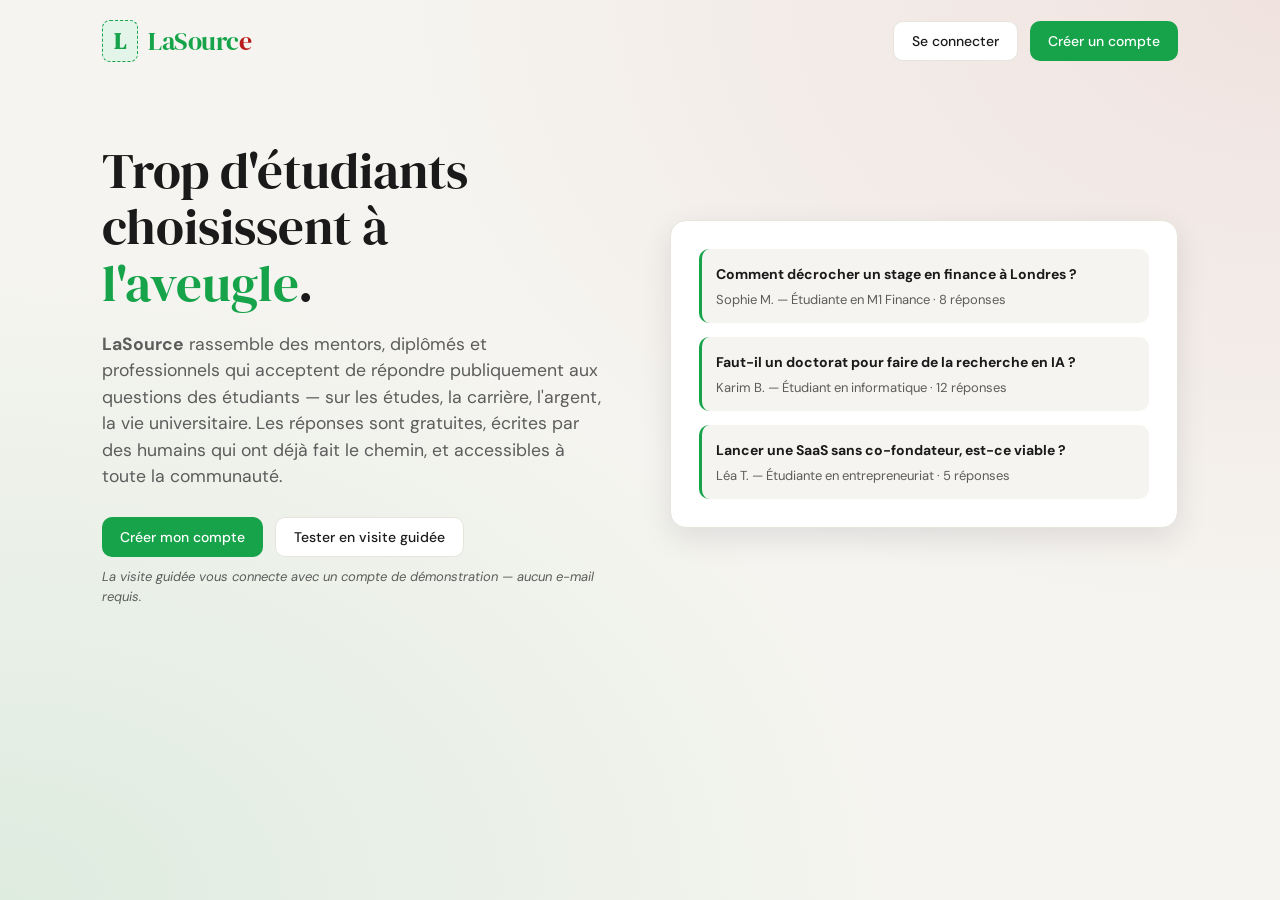
==== commit 9c4d8fc7: "JSSED" ====
--- a/index.html
+++ b/index.html
@@ -14,14 +14,6 @@
 </head>
 <body>
 
-<!-- Bandeau affiché uniquement quand le backend n'est pas joignable -->
-<div class="bandeau-demo cache" id="bandeauDemo" role="status" aria-live="polite">
-  <strong>Mode démo</strong> — le serveur n'est pas connecté.
-  Les données affichées sont fictives et rien ne sera sauvegardé.
-  <button class="btn-fermer-bandeau" onclick="document.getElementById('bandeauDemo').classList.add('cache')"
-          aria-label="Fermer">×</button>
-</div>
-
 <!-- ============================================================
      ZONE DES TOASTS (notifications de confirmation)
      ============================================================ -->
@@ -102,10 +94,13 @@
       <h1>Bienvenue</h1>
       <p class="sous-titre">Connectez-vous pour accéder à votre espace</p>
 
-      <div class="encadre-demo" id="encadre-compte-demo">
+      <div class="encadre-demo">
         <strong>Tester sans inscription</strong>
-        <p>Compte de démonstration : <code>demo@lasource.io</code> / <code>Source2026!</code></p>
-        <button class="btn btn-secondaire btn-petit" onclick="connecterCompteDemo()">Utiliser ce compte</button>
+        <p>Un compte de découverte est disponible :
+           <code>demo@lasource.io</code> / <code>Source2026!</code></p>
+        <button class="btn btn-secondaire btn-petit" onclick="connecterCompteDemo()">
+          Se connecter avec ce compte
+        </button>
       </div>
 
       <div class="champ">
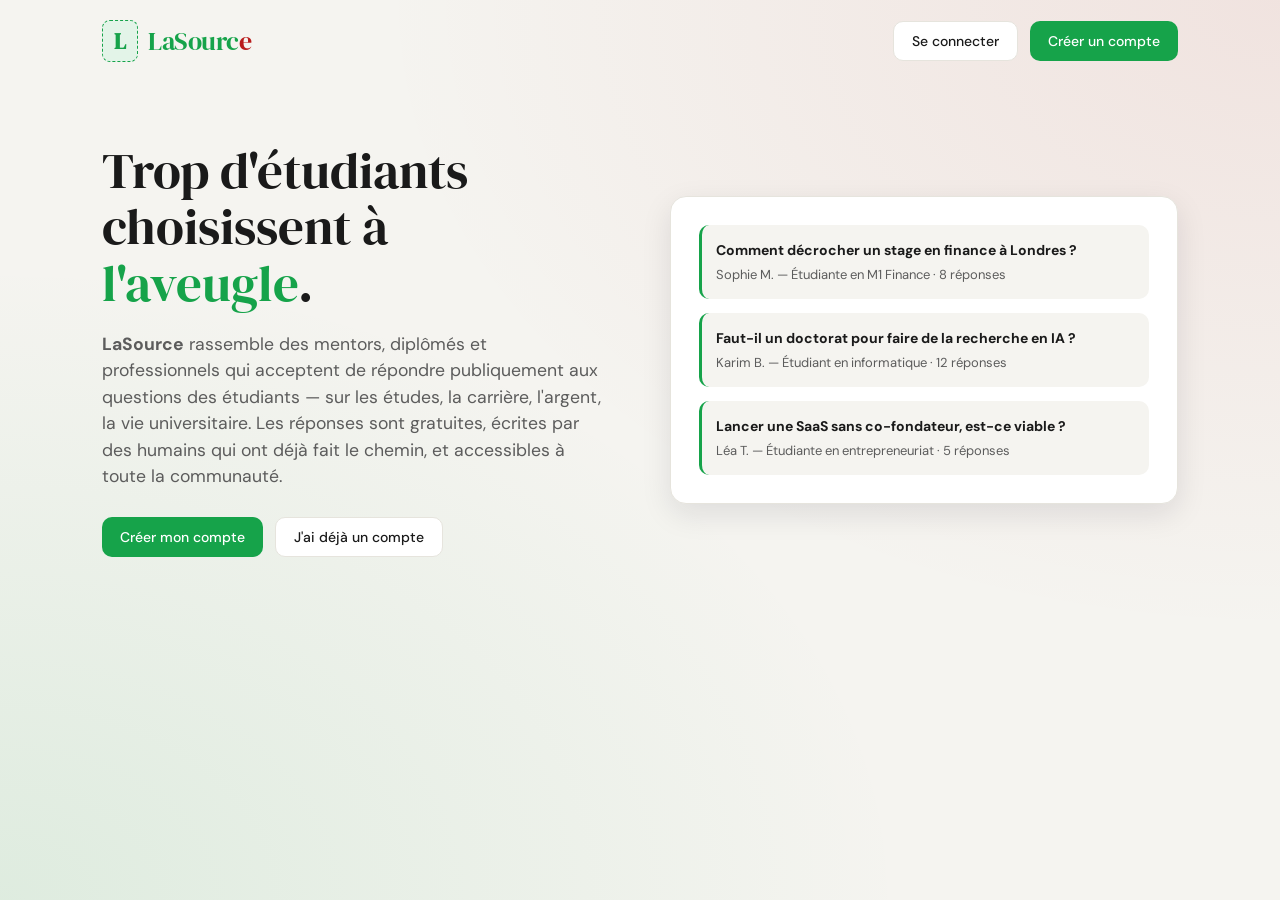
==== commit c370315a: "OK" ====
--- a/index.html
+++ b/index.html
@@ -50,12 +50,8 @@
         </p>
         <div class="cta">
           <button class="btn btn-primaire" onclick="afficherVue('vue-inscription')">Créer mon compte</button>
-          <button class="btn btn-secondaire" onclick="connecterCompteDemo()">Tester en visite guidée</button>
-        </div>
-        <p class="cta-aide">
-          La visite guidée vous connecte avec un compte de démonstration —
-          aucun e-mail requis.
-        </p>
+          <button class="btn btn-secondaire" onclick="afficherVue('vue-connexion')">J'ai déjà un compte</button>
+        </div>
       </div>
       <div class="hero-illu">
         <div class="mini-q">
@@ -94,14 +90,16 @@
       <h1>Bienvenue</h1>
       <p class="sous-titre">Connectez-vous pour accéder à votre espace</p>
 
-      <div class="encadre-demo">
-        <strong>Tester sans inscription</strong>
-        <p>Un compte de découverte est disponible :
-           <code>demo@lasource.io</code> / <code>Source2026!</code></p>
-        <button class="btn btn-secondaire btn-petit" onclick="connecterCompteDemo()">
-          Se connecter avec ce compte
-        </button>
-      </div>
+      <button class="btn-social" id="btn-google" onclick="connecterGoogle()">
+        <svg viewBox="0 0 24 24"><path fill="#4285F4" d="M22.56 12.25c0-.78-.07-1.53-.2-2.25H12v4.26h5.92c-.26 1.37-1.04 2.53-2.21 3.31v2.77h3.57c2.08-1.92 3.28-4.74 3.28-8.09z"/><path fill="#34A853" d="M12 23c2.97 0 5.46-.98 7.28-2.66l-3.57-2.77c-.98.66-2.23 1.06-3.71 1.06-2.86 0-5.29-1.93-6.16-4.53H2.18v2.84C3.99 20.53 7.7 23 12 23z"/><path fill="#FBBC05" d="M5.84 14.09c-.22-.66-.35-1.36-.35-2.09s.13-1.43.35-2.09V7.07H2.18C1.43 8.55 1 10.22 1 12s.43 3.45 1.18 4.93l3.66-2.84z"/><path fill="#EA4335" d="M12 5.38c1.62 0 3.06.56 4.21 1.64l3.15-3.15C17.45 2.09 14.97 1 12 1 7.7 1 3.99 3.47 2.18 7.07l3.66 2.84c.87-2.6 3.3-4.53 6.16-4.53z"/></svg>
+        Continuer avec Google
+      </button>
+      <button class="btn-social" id="btn-linkedin" onclick="connecterLinkedIn()">
+        <svg viewBox="0 0 24 24" fill="#0A66C2"><path d="M19 0h-14C2.24 0 0 2.24 0 5v14c0 2.76 2.24 5 5 5h14c2.76 0 5-2.24 5-5V5c0-2.76-2.24-5-5-5zM8 19H5V8h3v11zM6.5 6.73c-.97 0-1.75-.79-1.75-1.76s.78-1.76 1.75-1.76 1.75.79 1.75 1.76-.78 1.76-1.75 1.76zM20 19h-3v-5.6c0-3.37-4-3.11-4 0V19h-3V8h3v1.76c1.4-2.58 7-2.78 7 2.47V19z"/></svg>
+        Continuer avec LinkedIn
+      </button>
+
+      <div class="sep-ou">ou avec votre e-mail</div>
 
       <div class="champ">
         <label for="email-conn">Adresse e-mail</label>
@@ -161,6 +159,17 @@
       <div class="champ"><label>Confirmation du mot de passe</label><input type="password" id="mdp2-ins" placeholder="Retapez votre mot de passe" /></div>
 
       <button class="btn btn-primaire btn-bloc" onclick="commencerOnboarding()">Continuer →</button>
+
+      <div class="sep-ou">ou</div>
+
+      <button class="btn-social" onclick="connecterGoogle()">
+        <svg viewBox="0 0 24 24"><path fill="#4285F4" d="M22.56 12.25c0-.78-.07-1.53-.2-2.25H12v4.26h5.92c-.26 1.37-1.04 2.53-2.21 3.31v2.77h3.57c2.08-1.92 3.28-4.74 3.28-8.09z"/><path fill="#34A853" d="M12 23c2.97 0 5.46-.98 7.28-2.66l-3.57-2.77c-.98.66-2.23 1.06-3.71 1.06-2.86 0-5.29-1.93-6.16-4.53H2.18v2.84C3.99 20.53 7.7 23 12 23z"/><path fill="#FBBC05" d="M5.84 14.09c-.22-.66-.35-1.36-.35-2.09s.13-1.43.35-2.09V7.07H2.18C1.43 8.55 1 10.22 1 12s.43 3.45 1.18 4.93l3.66-2.84z"/><path fill="#EA4335" d="M12 5.38c1.62 0 3.06.56 4.21 1.64l3.15-3.15C17.45 2.09 14.97 1 12 1 7.7 1 3.99 3.47 2.18 7.07l3.66 2.84c.87-2.6 3.3-4.53 6.16-4.53z"/></svg>
+        S'inscrire avec Google
+      </button>
+      <button class="btn-social" onclick="connecterLinkedIn()">
+        <svg viewBox="0 0 24 24" fill="#0A66C2"><path d="M19 0h-14C2.24 0 0 2.24 0 5v14c0 2.76 2.24 5 5 5h14c2.76 0 5-2.24 5-5V5c0-2.76-2.24-5-5-5zM8 19H5V8h3v11zM6.5 6.73c-.97 0-1.75-.79-1.75-1.76s.78-1.76 1.75-1.76 1.75.79 1.75 1.76-.78 1.76-1.75 1.76zM20 19h-3v-5.6c0-3.37-4-3.11-4 0V19h-3V8h3v1.76c1.4-2.58 7-2.78 7 2.47V19z"/></svg>
+        S'inscrire avec LinkedIn
+      </button>
 
       <p class="lien-bas">Vous avez déjà un compte ? <a href="#" onclick="afficherVue('vue-connexion'); return false;">Se connecter</a></p>
     </div>
@@ -474,6 +483,7 @@
   </div>
 </div>
 
+<script src="https://accounts.google.com/gsi/client" async defer></script>
 <script src="api.js"></script>
 <script src="script.js"></script>
 </body>
--- a/styles.css
+++ b/styles.css
@@ -1117,51 +1117,3 @@
 }
 .marque-texte .lettre-rouge { color: var(--rouge); }
 
-/* ============================================================
-   BANDEAU MODE DÉMO + ENCADRÉ COMPTE DÉMO
-   ============================================================ */
-
-.bandeau-demo {
-  background: linear-gradient(90deg, var(--rouge-clair), var(--accent-clair));
-  color: #6b1414;
-  padding: 10px 56px 10px 18px;
-  text-align: center;
-  font-size: 14px;
-  border-bottom: 1px solid var(--rouge);
-  position: relative;
-  z-index: 100;
-}
-.bandeau-demo.cache { display: none; }
-.bandeau-demo strong { color: var(--rouge-fonce); margin-right: 4px; }
-
-.btn-fermer-bandeau {
-  position: absolute; right: 14px; top: 50%;
-  transform: translateY(-50%);
-  background: transparent; border: none; cursor: pointer;
-  font-size: 22px; line-height: 1; color: #6b1414;
-  padding: 0 6px;
-}
-.btn-fermer-bandeau:hover { color: var(--rouge); }
-
-.encadre-demo {
-  background: var(--vert-clair);
-  border: 1px solid var(--vert);
-  border-radius: var(--rayon-s);
-  padding: 12px 14px;
-  margin-bottom: 18px;
-  font-size: 13px;
-}
-.encadre-demo strong { color: var(--vert-fonce); font-size: 14px; display: block; margin-bottom: 4px; }
-.encadre-demo p { margin: 4px 0 8px; color: var(--texte); }
-.encadre-demo code {
-  background: var(--surface); padding: 1px 6px; border-radius: 3px;
-  font-family: ui-monospace, monospace; font-size: 12px;
-  color: var(--vert-fonce);
-}
-
-.cta-aide {
-  margin-top: 10px;
-  font-size: 13px;
-  color: var(--texte-doux);
-  font-style: italic;
-}
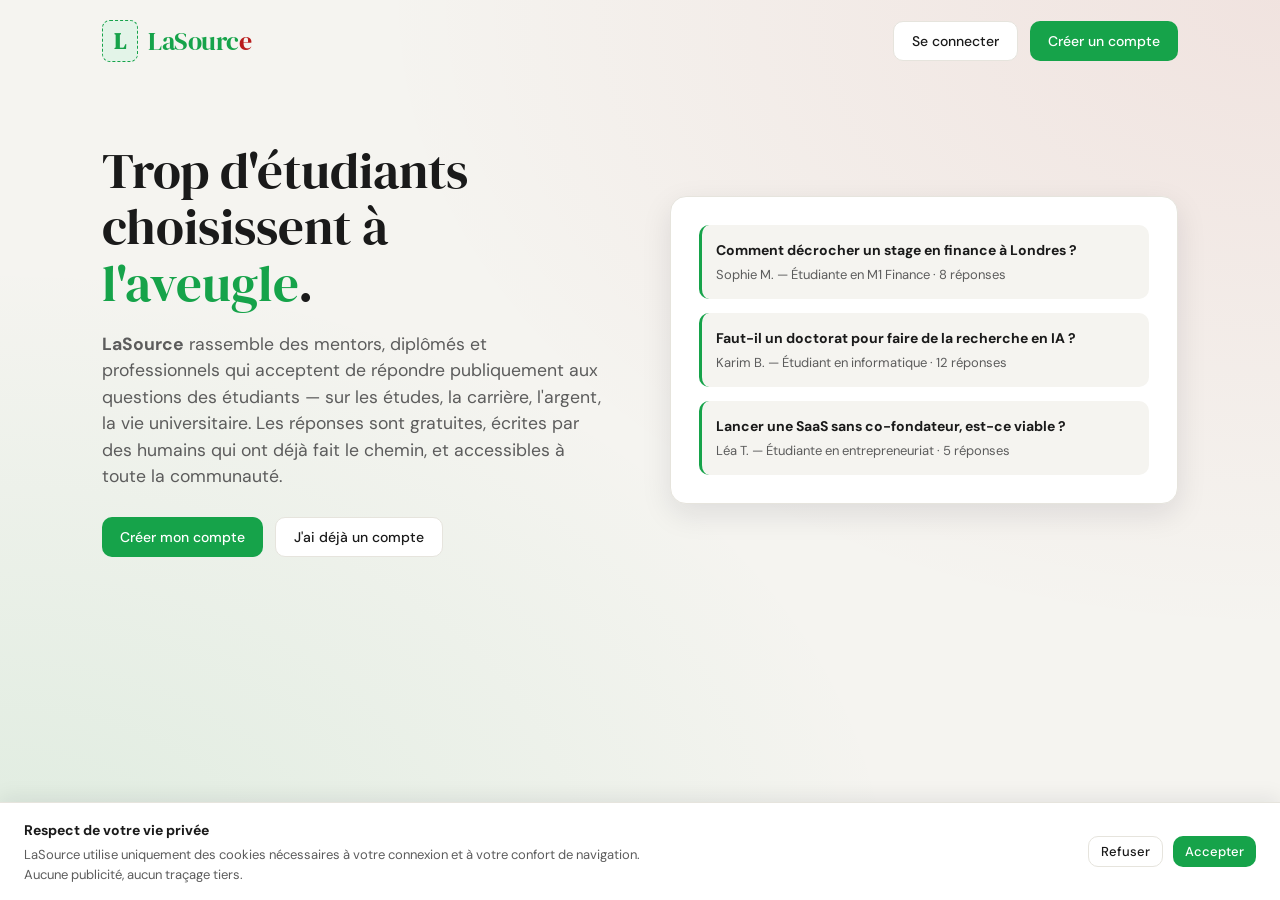
==== commit 35d67a71: "OKK" ====
--- a/index.html
+++ b/index.html
@@ -13,6 +13,21 @@
   <link rel="stylesheet" href="styles.css" />
 </head>
 <body>
+
+<!-- ============================================================
+     BANDEAU CONSENTEMENT COOKIES
+     ============================================================ -->
+<div class="cookie-banniere" id="cookieBanniere" role="dialog" aria-label="Consentement aux cookies">
+  <div class="cookie-texte">
+    <strong>Respect de votre vie privée</strong>
+    <p>LaSource utilise uniquement des cookies nécessaires à votre connexion
+       et à votre confort de navigation. Aucune publicité, aucun traçage tiers.</p>
+  </div>
+  <div class="cookie-actions">
+    <button class="btn btn-secondaire btn-petit" onclick="repondreCookies(false)">Refuser</button>
+    <button class="btn btn-primaire btn-petit" onclick="repondreCookies(true)">Accepter</button>
+  </div>
+</div>
 
 <!-- ============================================================
      ZONE DES TOASTS (notifications de confirmation)
--- a/styles.css
+++ b/styles.css
@@ -1117,3 +1117,25 @@
 }
 .marque-texte .lettre-rouge { color: var(--rouge); }
 
+
+/* ============================================================
+   BANDEAU CONSENTEMENT COOKIES
+   ============================================================ */
+.cookie-banniere {
+  position: fixed; bottom: 0; left: 0; right: 0; z-index: 1000;
+  background: var(--surface);
+  border-top: 1px solid var(--bordure);
+  box-shadow: 0 -4px 20px rgba(15,23,42,.08);
+  padding: 16px 24px;
+  display: flex; align-items: center; justify-content: space-between;
+  gap: 20px; flex-wrap: wrap;
+}
+.cookie-banniere.cache { display: none; }
+.cookie-texte { flex: 1; min-width: 260px; }
+.cookie-texte strong { font-size: 14px; color: var(--texte); }
+.cookie-texte p { font-size: 13px; color: var(--texte-doux); margin-top: 4px; max-width: 640px; }
+.cookie-actions { display: flex; gap: 10px; flex-shrink: 0; }
+@media (max-width: 600px) {
+  .cookie-banniere { flex-direction: column; align-items: stretch; }
+  .cookie-actions { justify-content: flex-end; }
+}
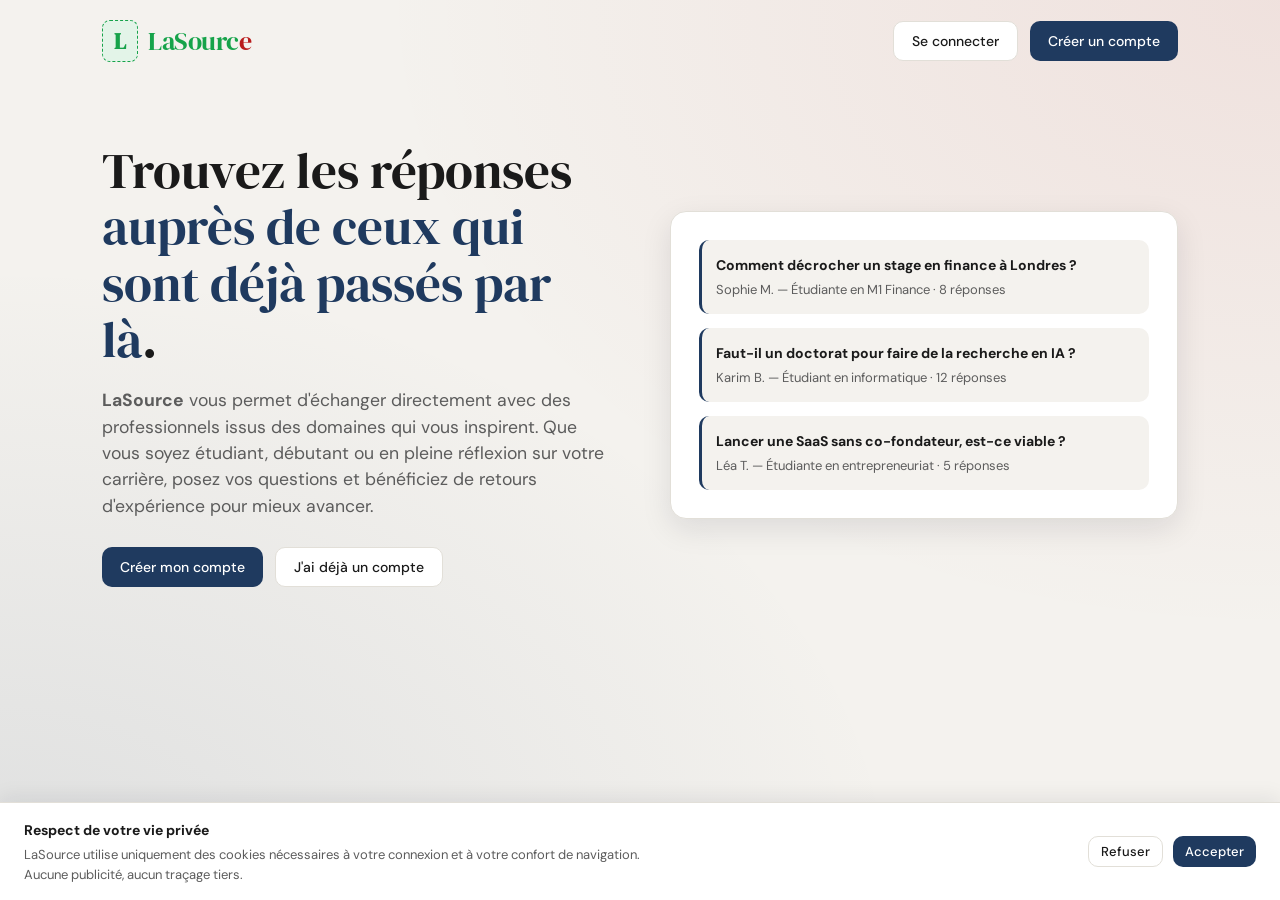
==== commit 26d77d33: "Actualisé" ====
--- a/index.html
+++ b/index.html
@@ -55,13 +55,12 @@
     </nav>
     <div class="hero-contenu">
       <div>
-        <h1>Trop d'étudiants choisissent à <em>l'aveugle</em>.</h1>
+        <h1>Trouvez les réponses <em>auprès de ceux qui sont déjà passés par là</em>.</h1>
         <p class="intro">
-          <strong>LaSource</strong> rassemble des mentors, diplômés et professionnels
-          qui acceptent de répondre publiquement aux questions des étudiants —
-          sur les études, la carrière, l'argent, la vie universitaire.
-          Les réponses sont gratuites, écrites par des humains qui ont déjà
-          fait le chemin, et accessibles à toute la communauté.
+          <strong>LaSource</strong> vous permet d'échanger directement avec des
+          professionnels issus des domaines qui vous inspirent. Que vous soyez
+          étudiant, débutant ou en pleine réflexion sur votre carrière, posez
+          vos questions et bénéficiez de retours d'expérience pour mieux avancer.
         </p>
         <div class="cta">
           <button class="btn btn-primaire" onclick="afficherVue('vue-inscription')">Créer mon compte</button>
--- a/styles.css
+++ b/styles.css
@@ -6,7 +6,7 @@
 
 /* ---------- Variables de design ---------- */
 :root {
-  /* Couleurs officielles du logo */
+  /* Couleurs officielles du logo (conservées pour le branding) */
   --vert: #16A34A;
   --vert-fonce: #117A37;
   --vert-clair: #E3F4E8;
@@ -15,19 +15,21 @@
   --rouge-clair: #FBE6E6;
   --noir: #1A1A1A;
 
-  /* Alias sémantiques utilisés dans tout le code */
-  --primaire: var(--vert);
-  --primaire-fonce: var(--vert-fonce);
-  --primaire-clair: var(--vert-clair);
-  --accent: var(--rouge);
+  /* Palette UI sobre et professionnelle (LinkedIn-like).
+     Le vert est réservé aux mentors / badges « vérifié »,
+     le rouge aux actions importantes / dangers. */
+  --primaire: #1F3A5F;          /* Bleu nuit sobre */
+  --primaire-fonce: #15293F;
+  --primaire-clair: #E8EEF5;
+  --accent: var(--rouge);        /* Accents et CTA secondaires */
   --accent-clair: var(--rouge-clair);
 
   /* Neutres */
-  --fond: #F5F4F0;
+  --fond: #F4F2EE;
   --surface: #FFFFFF;
   --texte: var(--noir);
   --texte-doux: #5C5C5C;
-  --bordure: #E6E4DD;
+  --bordure: #E2DFD8;
   --orange: var(--rouge);
   --gris-sombre: var(--noir);
 
@@ -65,7 +67,7 @@
 }
 input:focus, textarea:focus, select:focus {
   outline: none; border-color: var(--primaire);
-  box-shadow: 0 0 0 3px rgba(22,163,74,.15);
+  box-shadow: 0 0 0 3px rgba(31,58,95,.15);
 }
 textarea { resize: vertical; min-height: 100px; }
 label { display: block; font-size: 13px; font-weight: 500; margin-bottom: 6px; color: var(--texte); }
@@ -153,7 +155,7 @@
   padding: 40px 20px;
   background:
     radial-gradient(at top right, rgba(185,28,28,.08), transparent 50%),
-    radial-gradient(at bottom left, rgba(22,163,74,.10), transparent 50%),
+    radial-gradient(at bottom left, rgba(31,58,95,.10), transparent 50%),
     var(--fond);
 }
 .boite-auth {
@@ -186,7 +188,7 @@
   min-height: 100vh;
   background:
     radial-gradient(at top right, rgba(185,28,28,.08), transparent 50%),
-    radial-gradient(at bottom left, rgba(22,163,74,.10), transparent 50%),
+    radial-gradient(at bottom left, rgba(31,58,95,.10), transparent 50%),
     var(--fond);
 }
 .hero-nav {
@@ -323,7 +325,7 @@
   display: flex; gap: 12px; cursor: pointer;
 }
 .notif-item:hover { background: var(--fond); }
-.notif-item.non-lu { background: rgba(22,163,74,.04); }
+.notif-item.non-lu { background: rgba(31,58,95,.04); }
 .notif-icone {
   width: 36px; height: 36px; border-radius: 50%;
   background: var(--primaire-clair); display: flex; align-items: center; justify-content: center;
@@ -410,7 +412,7 @@
   background: var(--fond); border-radius: var(--rayon-s); padding: 14px;
 }
 .reponse.mentor {
-  background: rgba(22,163,74,.04);
+  background: rgba(31,58,95,.04);
   border-left: 3px solid var(--primaire);
 }
 .reponse .r-entete { display: flex; align-items: center; gap: 10px; margin-bottom: 8px; }
@@ -699,7 +701,7 @@
   fill: none; stroke: currentColor; stroke-width: 1.6; stroke-linejoin: round;
   transition: fill .25s ease, stroke .25s ease, transform .25s ease;
 }
-.btn-utile.actif { color: var(--vert); background: rgba(22,163,74,.08); }
+.btn-utile.actif { color: var(--vert); background: rgba(31,58,95,.08); }
 .btn-utile.actif .icone-pouce {
   fill: var(--vert); stroke: var(--vert);
   animation: pop-utile .35s cubic-bezier(.34,1.56,.64,1);
@@ -1139,3 +1141,107 @@
   .cookie-banniere { flex-direction: column; align-items: stretch; }
   .cookie-actions { justify-content: flex-end; }
 }
+
+/* ============================================================
+   PROFIL — style LinkedIn (bandeau de couverture + sections)
+   ============================================================ */
+.banniere {
+  height: 140px;
+  border-radius: var(--rayon-m) var(--rayon-m) 0 0;
+  background:
+    linear-gradient(135deg, var(--primaire) 0%, #2D5285 60%, var(--primaire-fonce) 100%);
+  position: relative;
+  margin-bottom: -40px;
+  box-shadow: var(--ombre-s);
+}
+.banniere::after {
+  content: '';
+  position: absolute; inset: 0;
+  background:
+    radial-gradient(at 80% 20%, rgba(255,255,255,.12), transparent 40%),
+    radial-gradient(at 20% 80%, rgba(185,28,28,.10), transparent 50%);
+  border-radius: inherit;
+}
+
+.entete-profil {
+  background: var(--surface);
+  border: 1px solid var(--bordure);
+  border-radius: 0 0 var(--rayon-m) var(--rayon-m);
+  padding: 24px;
+  display: flex; gap: 20px; align-items: flex-start;
+  position: relative;
+}
+.entete-profil .avatar-xl {
+  border: 4px solid var(--surface);
+  margin-top: -36px;
+  box-shadow: var(--ombre-m);
+}
+.entete-profil .infos { flex: 1; min-width: 0; padding-top: 4px; }
+.entete-profil .infos h2 { font-size: 1.6rem; margin-bottom: 6px; display: flex; align-items: center; gap: 10px; }
+.entete-profil .actions { display: flex; flex-direction: column; gap: 8px; }
+.entete-profil .ligne-meta {
+  display: flex; flex-wrap: wrap; gap: 14px;
+  color: var(--texte-doux); font-size: 14px; margin: 8px 0;
+}
+.entete-profil .ligne-meta > span { display: inline-flex; align-items: center; gap: 6px; }
+
+/* ============================================================
+   DISTINCTION MENTOR (innovation visuelle)
+   ------------------------------------------------------------
+   - Avatar entouré d'un anneau vert quand le mentor est vérifié
+   - Badge « Mentor vérifié » bien lisible, vert sur fond clair
+   - Aucun marquage spécial pour les étudiants (par défaut neutre)
+   - Aucun marquage public pour les admins (rôle technique)
+   ============================================================ */
+.avatar.mentor-verifie {
+  box-shadow: 0 0 0 3px var(--vert), 0 0 0 5px var(--surface);
+}
+.badge-mentor-verifie {
+  display: inline-flex; align-items: center; gap: 4px;
+  background: var(--vert-clair); color: var(--vert-fonce);
+  border: 1px solid var(--vert);
+  padding: 3px 9px; border-radius: 999px;
+  font-size: 11px; font-weight: 600; text-transform: uppercase;
+  letter-spacing: .04em;
+}
+.badge-mentor-verifie svg { color: var(--vert); }
+
+/* Petite vignette « réponse de mentor vérifié » dans le fil */
+.reponse.mentor {
+  border-left: 3px solid var(--vert);
+  background: linear-gradient(90deg, rgba(22,163,74,.04), transparent 30%);
+}
+
+/* Onglet « Espace mentor » accessible depuis le menu profil */
+.menu-profil button.special-mentor {
+  color: var(--vert-fonce);
+  font-weight: 600;
+}
+.menu-profil button.special-mentor svg { color: var(--vert); }
+
+/* ============================================================
+   GRILLE DE SECTIONS DU PROFIL (À propos / Activité / Expériences)
+   ============================================================ */
+.profil-grille {
+  display: grid;
+  grid-template-columns: 1fr;
+  gap: 16px;
+  margin-top: 16px;
+}
+.profil-section {
+  background: var(--surface);
+  border: 1px solid var(--bordure);
+  border-radius: var(--rayon-m);
+  padding: 18px;
+}
+.profil-section h3 {
+  font-family: 'DM Sans', sans-serif;
+  font-size: 15px; font-weight: 600;
+  color: var(--texte); margin-bottom: 10px;
+  display: flex; align-items: center; gap: 8px;
+}
+.profil-section h3 svg { color: var(--primaire); }
+.profil-section .lien-action {
+  font-size: 13px; color: var(--primaire); cursor: pointer;
+  float: right; font-weight: 500;
+}
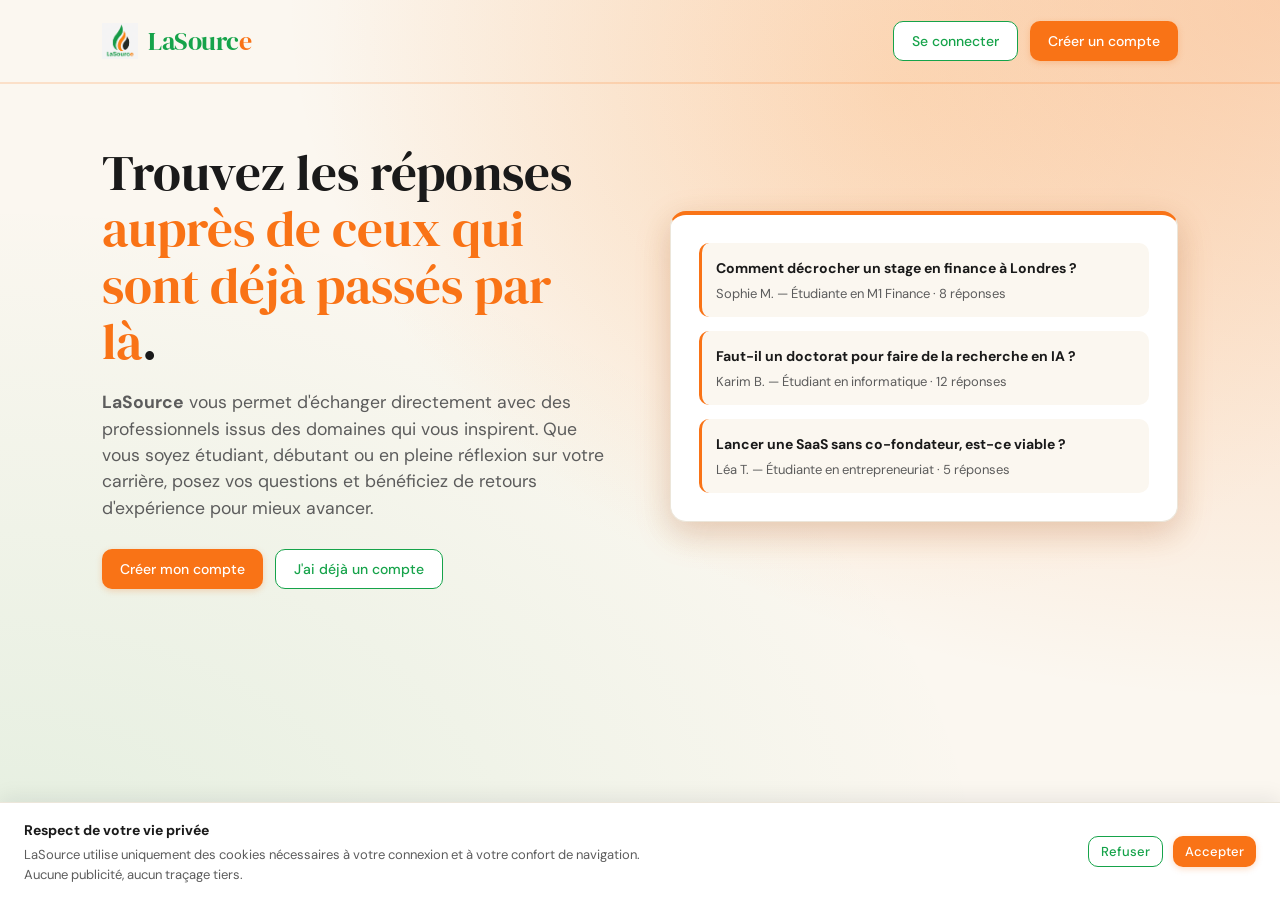
==== commit edfe10d2: "OKEY" ====
--- a/index.html
+++ b/index.html
@@ -154,7 +154,7 @@
       <div class="choix-roles">
         <div class="carte-role actif" data-role="etudiant" onclick="choisirRole(this, 'etudiant')">
           <svg class="ic" style="width:28px;height:28px;" viewBox="0 0 24 24" aria-hidden="true"><path d="M3 8.4 12 4.6l9 3.8-9 3.8z" fill="none" stroke="currentColor" stroke-width="1.7" stroke-linejoin="round"/><path d="M20.4 8.7v4.6M7 11V15c0 1.4 2.2 2.6 5 2.6s5-1.2 5-2.6v-4" fill="none" stroke="currentColor" stroke-width="1.7" stroke-linecap="round"/></svg>
-          <strong>Étudiant</strong>
+          <strong>Mentoré</strong>
           <span>Je cherche des conseils</span>
         </div>
         <div class="carte-role" data-role="mentor" onclick="choisirRole(this, 'mentor')">
@@ -234,7 +234,7 @@
       <div class="etape-contenu" id="etape-1">
         <h2 style="font-size:1.5rem; margin-bottom:14px;">Parlez-nous de vous</h2>
         <div class="champ"><label>Pays</label>
-          <select><option>France</option><option>Belgique</option><option>Suisse</option><option>Canada</option><option>Sénégal</option><option>Maroc</option></select>
+          <select id="select-pays"></select>
         </div>
         <div class="champ"><label>Niveau d'études / Profession</label>
           <input type="text" placeholder="Ex : Master 2 — École Polytechnique" />
@@ -257,7 +257,11 @@
           <div class="chip-select" onclick="toggleChip(this)">Éducation</div>
           <div class="chip-select" onclick="toggleChip(this)">Ingénierie</div>
           <div class="chip-select" onclick="toggleChip(this)">Entrepreneuriat</div>
-          <div class="chip-select" onclick="toggleChip(this)">Autre</div>
+          <div class="chip-select" data-autre="1" onclick="toggleChipAutre(this)">Autre</div>
+        </div>
+        <div class="champ" id="champ-autre-secteur" style="display:none; margin-top:10px;">
+          <label>Précisez votre secteur</label>
+          <input type="text" id="input-autre-secteur" placeholder="Ex : Agriculture durable" oninput="majChipAutre(this.value)" />
         </div>
       </div>
 
@@ -399,6 +403,7 @@
     <div style="max-width:1100px; margin:20px auto; padding:0 20px;">
       <div class="banniere"></div>
       <div class="entete-profil" id="entete-profil"></div>
+      <div class="profil-stats-bloc" id="stats-profil" style="display:none;"></div>
       <div class="tabs-profil" id="tabs-profil"></div>
       <div id="contenu-profil"></div>
     </div>
--- a/styles.css
+++ b/styles.css
@@ -15,22 +15,25 @@
   --rouge-clair: #FBE6E6;
   --noir: #1A1A1A;
 
-  /* Palette UI sobre et professionnelle (LinkedIn-like).
-     Le vert est réservé aux mentors / badges « vérifié »,
-     le rouge aux actions importantes / dangers. */
-  --primaire: #1F3A5F;          /* Bleu nuit sobre */
-  --primaire-fonce: #15293F;
-  --primaire-clair: #E8EEF5;
-  --accent: var(--rouge);        /* Accents et CTA secondaires */
-  --accent-clair: var(--rouge-clair);
+  /* Palette UI : vert (identité/secondaire/états actifs) + orange (CTA principal).
+     Inspirée du visuel de référence : fond crème, accents orange chaleureux,
+     vert pour suivre/onglets actifs/mentors. */
+  --primaire: #16A34A;            /* Vert principal */
+  --primaire-fonce: #117A37;
+  --primaire-clair: #E3F4E8;
+  --orange-vif: #F97316;          /* Orange CTA principal */
+  --orange-fonce: #C2410C;
+  --orange-clair: #FFE8D1;
+  --accent: var(--orange-vif);    /* Accents et CTA principaux */
+  --accent-clair: var(--orange-clair);
 
   /* Neutres */
-  --fond: #F4F2EE;
+  --fond: #FBF7F0;
   --surface: #FFFFFF;
   --texte: var(--noir);
   --texte-doux: #5C5C5C;
-  --bordure: #E2DFD8;
-  --orange: var(--rouge);
+  --bordure: #ECE6DA;
+  --orange: var(--orange-vif);
   --gris-sombre: var(--noir);
 
   --rayon-s: 10px;
@@ -79,14 +82,16 @@
   font-weight: 500; font-size: 14px; transition: all .15s;
   white-space: nowrap;
 }
-.btn-primaire { background: var(--primaire); color: #fff; }
-.btn-primaire:hover { background: var(--primaire-fonce); }
-.btn-ambre { background: var(--accent); color: #fff; }
-.btn-ambre:hover { background: #8E1414; }
-.btn-secondaire { background: var(--surface); color: var(--texte); border: 1px solid var(--bordure); }
-.btn-secondaire:hover { background: var(--fond); border-color: #d1d5db; }
+.btn-primaire { background: var(--orange-vif); color: #fff; box-shadow: 0 2px 6px rgba(249,115,22,.25); }
+.btn-primaire:hover { background: var(--orange-fonce); }
+.btn-ambre { background: var(--orange-vif); color: #fff; }
+.btn-ambre:hover { background: var(--orange-fonce); }
+.btn-secondaire { background: var(--surface); color: var(--primaire); border: 1.5px solid var(--primaire); }
+.btn-secondaire:hover { background: var(--primaire-clair); }
 .btn-fantome { background: transparent; color: var(--primaire); }
 .btn-fantome:hover { background: var(--primaire-clair); }
+.btn-vert { background: var(--primaire); color: #fff; }
+.btn-vert:hover { background: var(--primaire-fonce); }
 .btn-danger { background: var(--rouge); color: #fff; }
 .btn-bloc { width: 100%; }
 .btn-petit { padding: 6px 12px; font-size: 13px; }
@@ -130,7 +135,8 @@
 /* ---------- Avatar ---------- */
 .avatar {
   width: 40px; height: 40px; border-radius: 50%;
-  background: var(--primaire); color: #fff;
+  background: linear-gradient(135deg, #4ade80, var(--primaire));
+  color: #fff;
   display: inline-flex; align-items: center; justify-content: center;
   font-weight: 600; font-size: 14px; flex-shrink: 0;
 }
@@ -154,8 +160,8 @@
   min-height: 100vh; display: flex; align-items: center; justify-content: center;
   padding: 40px 20px;
   background:
-    radial-gradient(at top right, rgba(185,28,28,.08), transparent 50%),
-    radial-gradient(at bottom left, rgba(31,58,95,.10), transparent 50%),
+    radial-gradient(at top right, rgba(249,115,22,.12), transparent 55%),
+    radial-gradient(at bottom left, rgba(22,163,74,.12), transparent 55%),
     var(--fond);
 }
 .boite-auth {
@@ -187,13 +193,15 @@
 .hero {
   min-height: 100vh;
   background:
-    radial-gradient(at top right, rgba(185,28,28,.08), transparent 50%),
-    radial-gradient(at bottom left, rgba(31,58,95,.10), transparent 50%),
+    radial-gradient(at top right, rgba(249,115,22,.28), transparent 55%),
+    radial-gradient(at 70% 10%, rgba(255,184,107,.22), transparent 45%),
+    radial-gradient(at bottom left, rgba(22,163,74,.10), transparent 55%),
     var(--fond);
 }
 .hero-nav {
   display: flex; justify-content: space-between; align-items: center;
   padding: 20px 8%;
+  border-bottom: 2px solid rgba(249,115,22,.18);
 }
 .hero-nav .actions { display: flex; gap: 12px; }
 .hero-contenu {
@@ -201,17 +209,19 @@
   padding: 60px 8% 100px; align-items: center;
 }
 .hero h1 { font-size: 3.2rem; margin-bottom: 20px; line-height: 1.1; }
-.hero h1 em { font-style: normal; color: var(--primaire); }
+.hero h1 em { font-style: normal; color: var(--orange-vif); }
 .hero p.intro { font-size: 1.1rem; color: var(--texte-doux); margin-bottom: 28px; }
 .hero .cta { display: flex; gap: 12px; flex-wrap: wrap; }
 .hero-illu {
   background: var(--surface); border-radius: var(--rayon-l);
-  border: 1px solid var(--bordure); box-shadow: var(--ombre-l);
+  border: 1px solid var(--bordure);
+  border-top: 4px solid var(--orange-vif);
+  box-shadow: 0 12px 36px rgba(249,115,22,.18), var(--ombre-l);
   padding: 28px; display: flex; flex-direction: column; gap: 14px;
 }
 .hero-illu .mini-q {
   background: var(--fond); border-radius: var(--rayon-s);
-  padding: 14px; border-left: 3px solid var(--primaire);
+  padding: 14px; border-left: 3px solid var(--orange-vif);
 }
 .hero-illu .mini-q strong { font-size: 14px; }
 .hero-illu .mini-q p { font-size: 13px; color: var(--texte-doux); margin-top: 4px; }
@@ -255,11 +265,20 @@
    ============================================================ */
 .navbar {
   position: sticky; top: 0; z-index: 50;
-  background: var(--surface); border-bottom: 1px solid var(--bordure);
+  background: var(--surface);
+  border-bottom: 2px solid var(--orange-vif);
+  box-shadow: 0 2px 0 rgba(249,115,22,.08);
   height: 64px; display: flex; align-items: center; padding: 0 24px;
   gap: 24px;
 }
-.nav-recherche { position: relative; flex: 1; max-width: 460px; }
+.navbar .marque { flex: 1 1 0; min-width: 0; }
+.nav-recherche {
+  position: relative;
+  flex: 0 1 460px;
+  width: 100%;
+  max-width: 460px;
+  margin: 0 auto;
+}
 .nav-recherche input { padding-left: 36px; }
 
 .dropdown-recherche {
@@ -280,7 +299,10 @@
 }
 .dropdown-recherche .item-resultat:hover { background: var(--fond); }
 
-.nav-liens { display: flex; gap: 6px; margin-left: auto; align-items: center; }
+.nav-liens {
+  display: flex; gap: 6px; align-items: center;
+  flex: 1 1 0; justify-content: flex-end;
+}
 .nav-bouton {
   position: relative; width: 40px; height: 40px;
   border-radius: var(--rayon-s); display: flex; align-items: center; justify-content: center;
@@ -328,7 +350,8 @@
 .notif-item.non-lu { background: rgba(31,58,95,.04); }
 .notif-icone {
   width: 36px; height: 36px; border-radius: 50%;
-  background: var(--primaire-clair); display: flex; align-items: center; justify-content: center;
+  background: var(--orange-clair); color: var(--orange-fonce);
+  display: flex; align-items: center; justify-content: center;
   flex-shrink: 0;
 }
 .notif-item p { font-size: 14px; }
@@ -367,11 +390,13 @@
 .publier-vide {
   display: flex; align-items: center; gap: 12px; padding: 14px;
   background: var(--surface); border: 1px solid var(--bordure);
+  border-left: 4px solid var(--orange-vif);
   border-radius: var(--rayon-m); margin-bottom: 16px; cursor: text;
 }
 .publier-vide input { background: var(--fond); cursor: pointer; }
 .filtres {
   background: var(--surface); border: 1px solid var(--bordure);
+  border-top: 3px solid var(--orange-vif);
   border-radius: var(--rayon-m); padding: 12px 16px; margin-bottom: 16px;
   display: flex; flex-wrap: wrap; gap: 12px; align-items: center;
 }
@@ -380,7 +405,7 @@
   padding: 6px 12px; border-radius: var(--rayon-s); font-size: 13px;
   color: var(--texte-doux); cursor: pointer; font-weight: 500;
 }
-.onglet.actif { background: var(--primaire-clair); color: var(--primaire); }
+.onglet.actif { background: var(--primaire); color: #fff; }
 .filtres select { width: auto; padding: 6px 10px; font-size: 13px; }
 
 .carte-question {
@@ -388,7 +413,10 @@
   border-radius: var(--rayon-m); padding: 18px; margin-bottom: 14px;
   transition: box-shadow .15s;
 }
-.carte-question:hover { box-shadow: var(--ombre-m); }
+.carte-question:hover {
+  box-shadow: 0 6px 18px rgba(249,115,22,.14);
+  border-color: rgba(249,115,22,.45);
+}
 .q-entete { display: flex; align-items: center; gap: 10px; margin-bottom: 10px; }
 .q-entete .info { flex: 1; font-size: 13px; }
 .q-entete .info strong { font-size: 14px; }
@@ -472,27 +500,100 @@
    ============================================================ */
 .banniere {
   height: 180px; border-radius: var(--rayon-l);
-  background: linear-gradient(135deg, var(--primaire), #2d8de8 60%, var(--accent));
-  margin-bottom: -55px;
+  background: linear-gradient(135deg, var(--primaire), #4ade80 55%, var(--orange-vif));
+  margin-bottom: -40px;
 }
 .entete-profil {
   background: var(--surface); border: 1px solid var(--bordure);
-  border-radius: var(--rayon-l); padding: 24px; padding-top: 70px;
-  display: flex; gap: 20px; align-items: flex-start; position: relative;
-}
-.entete-profil .avatar-xl { position: absolute; top: -55px; border: 4px solid var(--surface); }
-.entete-profil .infos { flex: 1; margin-left: 130px; }
-.entete-profil h2 { font-size: 1.8rem; margin-bottom: 4px; }
-.entete-profil .ligne-meta { display: flex; gap: 12px; align-items: center; color: var(--texte-doux); font-size: 14px; margin-bottom: 10px; flex-wrap: wrap; }
-.entete-profil .actions { display: flex; gap: 10px; }
+  border-top: 3px solid var(--orange-vif);
+  border-radius: var(--rayon-l); padding: 28px 32px;
+  display: grid;
+  grid-template-columns: auto 1fr auto;
+  gap: 28px;
+  align-items: center;
+  position: relative;
+  box-shadow: 0 4px 16px rgba(15,23,42,.04);
+}
+.entete-profil .col-avatar { display: flex; align-items: center; justify-content: center; }
+.entete-profil .col-avatar .avatar-xl {
+  border: 4px solid var(--surface);
+  box-shadow: 0 4px 12px rgba(15,23,42,.12);
+}
+.entete-profil .col-infos {
+  display: flex; flex-direction: column; justify-content: center;
+  gap: 8px; min-width: 0;
+}
+.entete-profil .col-infos h2 {
+  font-size: 1.7rem; margin: 0; line-height: 1.2;
+  display: flex; align-items: center; gap: 8px; flex-wrap: wrap;
+}
+.entete-profil .col-infos .ligne-meta {
+  display: flex; gap: 14px; align-items: center;
+  color: var(--texte-doux); font-size: 14px; flex-wrap: wrap; margin: 0;
+}
+.entete-profil .col-infos .tags-profil {
+  display: flex; gap: 6px; flex-wrap: wrap; margin-top: 2px;
+}
+.entete-profil .col-infos .bio-profil {
+  margin: 4px 0 0; color: var(--texte-doux); font-size: 14px; line-height: 1.5;
+}
+.entete-profil .col-actions {
+  display: flex; flex-direction: column; gap: 10px;
+  align-items: stretch; justify-content: center; min-width: 140px;
+}
+.entete-profil .col-actions .btn { white-space: nowrap; }
+
+@media (max-width: 760px) {
+  .entete-profil { grid-template-columns: 1fr; text-align: center; padding: 24px; }
+  .entete-profil .col-infos { align-items: center; }
+  .entete-profil .col-infos h2, .entete-profil .col-infos .ligne-meta { justify-content: center; }
+  .entete-profil .col-actions { flex-direction: row; justify-content: center; }
+}
+
+/* Bloc statistiques entre l'en-tête et les onglets */
+.profil-stats-bloc {
+  display: flex; justify-content: center; align-items: stretch;
+  gap: 48px;
+  margin: 28px auto;
+  padding: 22px 28px;
+  background: var(--surface);
+  border: 1px solid var(--bordure);
+  border-radius: var(--rayon-l);
+  max-width: 720px;
+}
+.profil-stats-bloc .stat-item {
+  display: flex; flex-direction: column; align-items: center; gap: 4px;
+  padding: 0 18px;
+  position: relative;
+}
+.profil-stats-bloc .stat-item + .stat-item::before {
+  content: ""; position: absolute; left: -24px; top: 10%; bottom: 10%;
+  width: 1px; background: var(--bordure);
+}
+.profil-stats-bloc .stat-item .stat-valeur {
+  font-family: 'DM Serif Display', serif;
+  font-size: 2rem; line-height: 1; color: var(--primaire);
+}
+.profil-stats-bloc .stat-item.accent .stat-valeur { color: var(--orange-vif); }
+.profil-stats-bloc .stat-item .stat-label {
+  font-size: 13px; color: var(--texte-doux); text-transform: uppercase;
+  letter-spacing: 0.04em; font-weight: 500;
+}
+
 .tabs-profil {
-  display: flex; gap: 8px; margin: 20px 0 16px; border-bottom: 1px solid var(--bordure);
+  display: flex; justify-content: space-around; align-items: center;
+  gap: 8px; margin: 28px 0 24px;
+  border-bottom: 1px solid var(--bordure);
+  padding: 0 8px;
 }
 .tab-profil {
-  padding: 10px 16px; font-size: 14px; color: var(--texte-doux);
+  flex: 1; text-align: center;
+  padding: 14px 16px; font-size: 14px; color: var(--texte-doux);
   cursor: pointer; border-bottom: 2px solid transparent; font-weight: 500;
-}
-.tab-profil.actif { color: var(--primaire); border-color: var(--primaire); }
+  transition: color .15s ease, border-color .15s ease;
+}
+.tab-profil:hover { color: var(--texte); }
+.tab-profil.actif { color: var(--primaire-fonce); border-color: var(--primaire); font-weight: 600; }
 .section-bio { margin: 14px 0; color: var(--texte); }
 .bloc-exp {
   display: flex; gap: 14px; padding: 14px 0; border-bottom: 1px solid var(--bordure);
@@ -1034,7 +1135,7 @@
   font-size: 24px; font-weight: 400;
   color: var(--vert); letter-spacing: -0.5px;
 }
-.marque-texte .lettre-rouge { color: var(--rouge); }
+.marque-texte .lettre-rouge { color: var(--orange-vif); }
 
 /* Tailles d'affichage de la flamme selon le contexte */
 .hero-nav .marque-flamme { width: 34px; height: 40px; }
@@ -1117,7 +1218,7 @@
   color: var(--vert); letter-spacing: -0.5px;
   line-height: 1;
 }
-.marque-texte .lettre-rouge { color: var(--rouge); }
+.marque-texte .lettre-rouge { color: var(--orange-vif); }
 
 
 /* ============================================================
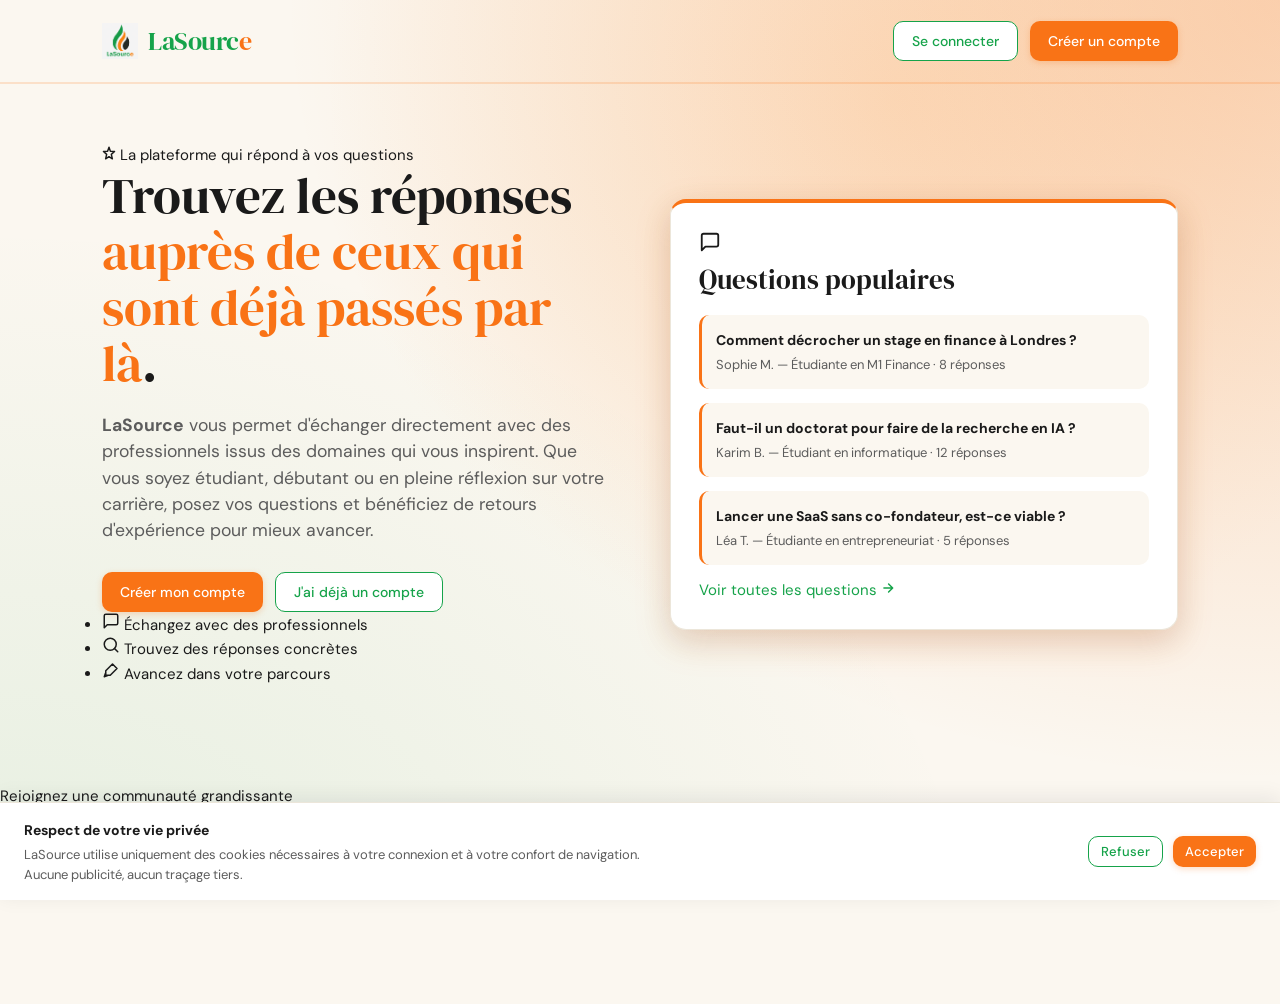
==== commit bdf2759b: "Update index.html" ====
--- a/index.html
+++ b/index.html
@@ -55,6 +55,10 @@
     </nav>
     <div class="hero-contenu">
       <div>
+         <span class="hero-badge">
+          <svg width="14" height="14" viewBox="0 0 24 24" fill="none" stroke="currentColor" stroke-width="2.5" stroke-linecap="round" stroke-linejoin="round"><path d="M12 2l2.39 6.96L21.5 9.5l-5.5 4.78L17.78 22 12 18.27 6.22 22l1.78-7.72L2.5 9.5l7.11-.54z"/></svg>
+          La plateforme qui répond à vos questions
+        </span>
         <h1>Trouvez les réponses <em>auprès de ceux qui sont déjà passés par là</em>.</h1>
         <p class="intro">
           <strong>LaSource</strong> vous permet d'échanger directement avec des
@@ -66,8 +70,28 @@
           <button class="btn btn-primaire" onclick="afficherVue('vue-inscription')">Créer mon compte</button>
           <button class="btn btn-secondaire" onclick="afficherVue('vue-connexion')">J'ai déjà un compte</button>
         </div>
+        <ul class="hero-avantages">
+          <li>
+            <span class="hero-av-icon"><svg width="18" height="18" viewBox="0 0 24 24" fill="none" stroke="currentColor" stroke-width="2" stroke-linecap="round" stroke-linejoin="round"><path d="M21 15a2 2 0 0 1-2 2H7l-4 4V5a2 2 0 0 1 2-2h14a2 2 0 0 1 2 2z"/></svg></span>
+            <span>Échangez avec des professionnels</span>
+          </li>
+          <li>
+            <span class="hero-av-icon"><svg width="18" height="18" viewBox="0 0 24 24" fill="none" stroke="currentColor" stroke-width="2" stroke-linecap="round" stroke-linejoin="round"><circle cx="11" cy="11" r="8"/><path d="M21 21l-4.35-4.35"/></svg></span>
+            <span>Trouvez des réponses concrètes</span>
+          </li>
+          <li>
+            <span class="hero-av-icon"><svg width="18" height="18" viewBox="0 0 24 24" fill="none" stroke="currentColor" stroke-width="2" stroke-linecap="round" stroke-linejoin="round"><path d="M4.5 16.5L3 21l4.5-1.5M14 4l6 6-9 9H5v-6z"/></svg></span>
+            <span>Avancez dans votre parcours</span>
+          </li>
+        </ul>
       </div>
       <div class="hero-illu">
+        <div class="hero-illu-titre">
+          <span class="hero-illu-icone" aria-hidden="true">
+            <svg width="22" height="22" viewBox="0 0 24 24" fill="none" stroke="currentColor" stroke-width="2" stroke-linecap="round" stroke-linejoin="round"><path d="M21 15a2 2 0 0 1-2 2H7l-4 4V5a2 2 0 0 1 2-2h14a2 2 0 0 1 2 2z"/></svg>
+          </span>
+          <h2>Questions populaires</h2>
+        </div>
         <div class="mini-q">
           <strong>Comment décrocher un stage en finance à Londres ?</strong>
           <p>Sophie M. — Étudiante en M1 Finance · 8 réponses</p>
@@ -79,6 +103,33 @@
         <div class="mini-q">
           <strong>Lancer une SaaS sans co-fondateur, est-ce viable ?</strong>
           <p>Léa T. — Étudiante en entrepreneuriat · 5 réponses</p>
+        </div>
+        <a href="#" class="hero-illu-lien">
+          Voir toutes les questions
+          <svg width="14" height="14" viewBox="0 0 24 24" fill="none" stroke="currentColor" stroke-width="2.5" stroke-linecap="round" stroke-linejoin="round"><path d="M5 12h14M13 5l7 7-7 7"/></svg>
+        </a>
+      </div>
+    </div>
+    <div class="hero-stats-wrap">
+      <div class="hero-stats">
+        <p class="hero-stats-titre">Rejoignez une communauté grandissante</p>
+        <div class="hero-stats-grid">
+          <div class="hero-stat">
+            <span class="hero-stat-icon"><svg width="20" height="20" viewBox="0 0 24 24" fill="none" stroke="currentColor" stroke-width="2" stroke-linecap="round" stroke-linejoin="round"><path d="M17 21v-2a4 4 0 0 0-4-4H5a4 4 0 0 0-4 4v2"/><circle cx="9" cy="7" r="4"/><path d="M23 21v-2a4 4 0 0 0-3-3.87M16 3.13a4 4 0 0 1 0 7.75"/></svg></span>
+            <div><strong>+12 000</strong><span>Membres</span></div>
+          </div>
+          <div class="hero-stat">
+            <span class="hero-stat-icon"><svg width="20" height="20" viewBox="0 0 24 24" fill="none" stroke="currentColor" stroke-width="2" stroke-linecap="round" stroke-linejoin="round"><path d="M21 15a2 2 0 0 1-2 2H7l-4 4V5a2 2 0 0 1 2-2h14a2 2 0 0 1 2 2z"/></svg></span>
+            <div><strong>+24 000</strong><span>Questions posées</span></div>
+          </div>
+          <div class="hero-stat">
+            <span class="hero-stat-icon"><svg width="20" height="20" viewBox="0 0 24 24" fill="none" stroke="currentColor" stroke-width="2" stroke-linecap="round" stroke-linejoin="round"><path d="M22 11.08V12a10 10 0 1 1-5.93-9.14"/><path d="M22 4L12 14.01l-3-3"/></svg></span>
+            <div><strong>+18 000</strong><span>Réponses partagées</span></div>
+          </div>
+          <div class="hero-stat hero-stat-note">
+            <span class="hero-stat-icon"><svg width="20" height="20" viewBox="0 0 24 24" fill="currentColor" stroke="currentColor" stroke-width="1" stroke-linecap="round" stroke-linejoin="round"><polygon points="12 2 15.09 8.26 22 9.27 17 14.14 18.18 21.02 12 17.77 5.82 21.02 7 14.14 2 9.27 8.91 8.26 12 2"/></svg></span>
+            <div><strong>4,8/5</strong><span>Note moyenne</span></div>
+          </div>
         </div>
       </div>
     </div>
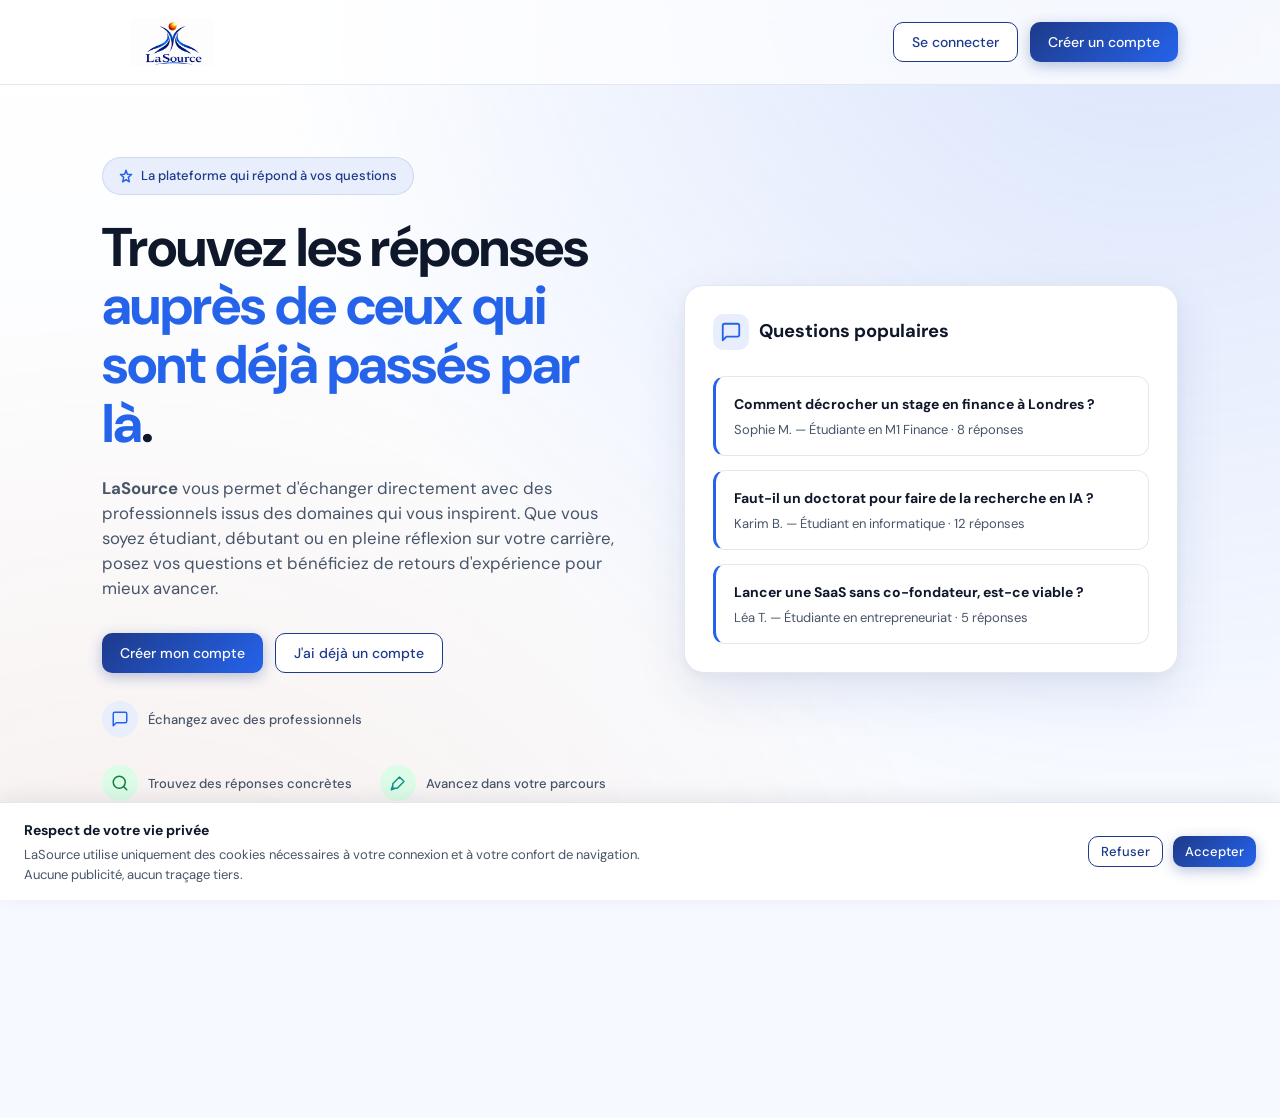
==== commit 6f6c7936: "Update index.html" ====
--- a/index.html
+++ b/index.html
@@ -48,7 +48,10 @@
         </span>
         <span class="marque-texte">LaSourc<span class="lettre-rouge">e</span></span>
       </a>
-      <div class="actions">
+      <button class="burger burger-hero" id="burgerHero" aria-label="Menu" onclick="basculerBurgerHero()">
+        <span></span><span></span><span></span>
+      </button>
+      <div class="actions" id="actionsHero">
         <button class="btn btn-secondaire" onclick="afficherVue('vue-connexion')">Se connecter</button>
         <button class="btn btn-primaire" onclick="afficherVue('vue-inscription')">Créer un compte</button>
       </div>
@@ -104,11 +107,7 @@
           <strong>Lancer une SaaS sans co-fondateur, est-ce viable ?</strong>
           <p>Léa T. — Étudiante en entrepreneuriat · 5 réponses</p>
         </div>
-        <a href="#" class="hero-illu-lien">
-          Voir toutes les questions
-          <svg width="14" height="14" viewBox="0 0 24 24" fill="none" stroke="currentColor" stroke-width="2.5" stroke-linecap="round" stroke-linejoin="round"><path d="M5 12h14M13 5l7 7-7 7"/></svg>
-        </a>
-      </div>
+        </div>
     </div>
     <div class="hero-stats-wrap">
       <div class="hero-stats">
@@ -172,7 +171,7 @@
       </div>
       <div class="champ">
         <label>Mot de passe</label>
-        <input type="password" id="mdp-conn" placeholder="••••••••" />
+        <div class="champ-mdp"><input type="password" id="mdp-conn" placeholder="••••••••" /><button type="button" class="btn-oeil" aria-label="Afficher le mot de passe" onclick="basculerOeil(this)"><svg class="oeil-ouvert" viewBox="0 0 24 24" width="18" height="18" fill="none" stroke="currentColor" stroke-width="2" stroke-linecap="round" stroke-linejoin="round"><path d="M1 12s4-7 11-7 11 7 11 7-4 7-11 7S1 12 1 12z"/><circle cx="12" cy="12" r="3"/></svg><svg class="oeil-ferme" viewBox="0 0 24 24" width="18" height="18" fill="none" stroke="currentColor" stroke-width="2" stroke-linecap="round" stroke-linejoin="round" style="display:none;"><path d="M17.94 17.94A10.94 10.94 0 0 1 12 19c-7 0-11-7-11-7a19.77 19.77 0 0 1 4.22-5.17"/><path d="M9.9 4.24A10.94 10.94 0 0 1 12 4c7 0 11 7 11 7a19.85 19.85 0 0 1-3.17 4.05"/><path d="M14.12 14.12a3 3 0 1 1-4.24-4.24"/><line x1="1" y1="1" x2="23" y2="23"/></svg></button></div>
       </div>
       <div style="text-align:right; margin-bottom: 16px;">
         <a href="#" onclick="afficherVue('vue-oubli'); return false;">Mot de passe oublié ?</a>
@@ -220,8 +219,8 @@
         <div class="champ"><label>Nom</label><input type="text" id="nom-ins" placeholder="Dupont" /></div>
       </div>
       <div class="champ"><label>Adresse e-mail</label><input type="email" id="email-ins" placeholder="vous@exemple.com" /></div>
-      <div class="champ"><label>Mot de passe</label><input type="password" id="mdp-ins" placeholder="Au moins 8 caractères" /></div>
-      <div class="champ"><label>Confirmation du mot de passe</label><input type="password" id="mdp2-ins" placeholder="Retapez votre mot de passe" /></div>
+      <div class="champ"><label>Mot de passe</label><div class="champ-mdp"><input type="password" id="mdp-ins" placeholder="Au moins 8 caractères" /><button type="button" class="btn-oeil" aria-label="Afficher le mot de passe" onclick="basculerOeil(this)"><svg class="oeil-ouvert" viewBox="0 0 24 24" width="18" height="18" fill="none" stroke="currentColor" stroke-width="2" stroke-linecap="round" stroke-linejoin="round"><path d="M1 12s4-7 11-7 11 7 11 7-4 7-11 7S1 12 1 12z"/><circle cx="12" cy="12" r="3"/></svg><svg class="oeil-ferme" viewBox="0 0 24 24" width="18" height="18" fill="none" stroke="currentColor" stroke-width="2" stroke-linecap="round" stroke-linejoin="round" style="display:none;"><path d="M17.94 17.94A10.94 10.94 0 0 1 12 19c-7 0-11-7-11-7a19.77 19.77 0 0 1 4.22-5.17"/><path d="M9.9 4.24A10.94 10.94 0 0 1 12 4c7 0 11 7 11 7a19.85 19.85 0 0 1-3.17 4.05"/><path d="M14.12 14.12a3 3 0 1 1-4.24-4.24"/><line x1="1" y1="1" x2="23" y2="23"/></svg></button></div></div>
+      <div class="champ"><label>Confirmation du mot de passe</label><div class="champ-mdp"><input type="password" id="mdp2-ins" placeholder="Retapez votre mot de passe" /><button type="button" class="btn-oeil" aria-label="Afficher le mot de passe" onclick="basculerOeil(this)"><svg class="oeil-ouvert" viewBox="0 0 24 24" width="18" height="18" fill="none" stroke="currentColor" stroke-width="2" stroke-linecap="round" stroke-linejoin="round"><path d="M1 12s4-7 11-7 11 7 11 7-4 7-11 7S1 12 1 12z"/><circle cx="12" cy="12" r="3"/></svg><svg class="oeil-ferme" viewBox="0 0 24 24" width="18" height="18" fill="none" stroke="currentColor" stroke-width="2" stroke-linecap="round" stroke-linejoin="round" style="display:none;"><path d="M17.94 17.94A10.94 10.94 0 0 1 12 19c-7 0-11-7-11-7a19.77 19.77 0 0 1 4.22-5.17"/><path d="M9.9 4.24A10.94 10.94 0 0 1 12 4c7 0 11 7 11 7a19.85 19.85 0 0 1-3.17 4.05"/><path d="M14.12 14.12a3 3 0 1 1-4.24-4.24"/><line x1="1" y1="1" x2="23" y2="23"/></svg></button></div></div>
 
       <button class="btn btn-primaire btn-bloc" onclick="commencerOnboarding()">Continuer →</button>
 
@@ -308,11 +307,15 @@
           <div class="chip-select" onclick="toggleChip(this)">Éducation</div>
           <div class="chip-select" onclick="toggleChip(this)">Ingénierie</div>
           <div class="chip-select" onclick="toggleChip(this)">Entrepreneuriat</div>
-          <div class="chip-select" data-autre="1" onclick="toggleChipAutre(this)">Autre</div>
+          <div class="chip-select" data-autre="1" onclick="ouvrirAjoutSecteur(this)">+ Autre</div>
         </div>
         <div class="champ" id="champ-autre-secteur" style="display:none; margin-top:10px;">
           <label>Précisez votre secteur</label>
-          <input type="text" id="input-autre-secteur" placeholder="Ex : Agriculture durable" oninput="majChipAutre(this.value)" />
+          <div style="display:flex; gap:8px;">
+            <input type="text" id="input-autre-secteur" placeholder="Ex : Agriculture durable" style="flex:1;" />
+            <button type="button" class="btn btn-secondaire btn-petit" onclick="ajouterSecteurPerso()">Ajouter</button>
+          </div>
+          <p style="font-size:12px; color:var(--texte-doux); margin-top:6px;">Vous pouvez ajouter plusieurs secteurs personnalisés.</p>
         </div>
       </div>
 
@@ -368,6 +371,9 @@
       </button>
       <div class="dropdown-recherche" id="dropRech"></div>
     </div>
+    <button class="burger burger-app" id="burgerApp" aria-label="Menu" onclick="basculerBurgerApp()">
+      <span></span><span></span><span></span>
+    </button>
     <div class="nav-liens">
       <button class="nav-bouton" data-section="fil" onclick="naviguerApp('fil')" title="Accueil" aria-label="Accueil"><svg class="ic ic-l" viewBox="0 0 24 24" aria-hidden="true"><path d="M3 11.4 12 4l9 7.4"/><path d="M5.5 9.8V20h13V9.8"/></svg></button>
       <button class="nav-bouton" data-section="notifs" onclick="basculerNotifs()" title="Notifications" aria-label="Notifications">
@@ -382,6 +388,14 @@
       </div>
     </div>
   </nav>
+
+  <div class="menu-burger-app" id="menuBurgerApp">
+    <button onclick="naviguerApp('fil'); fermerBurgerApp();">Accueil</button>
+    <button onclick="basculerNotifs(); fermerBurgerApp();">Notifications</button>
+    <button onclick="naviguerApp('profil'); fermerBurgerApp();">Mon profil</button>
+    <button onclick="naviguerApp('parametres'); fermerBurgerApp();">Paramètres</button>
+    <button onclick="seDeconnecter(); fermerBurgerApp();" style="color:var(--rouge);">Se déconnecter</button>
+  </div>
 
   <div class="menu-profil" id="menuProfil">
     <button onclick="naviguerApp('profil')"><svg class="ic" viewBox="0 0 24 24" aria-hidden="true"><circle cx="12" cy="8" r="4"/><path d="M4 21c0-4.4 4-6.5 8-6.5s8 2.1 8 6.5"/></svg> Mon profil</button>
@@ -418,13 +432,17 @@
         <div class="publier-vide" onclick="ouvrirModal('modalPublier')">
           <div class="avatar avatar-s" id="avatar-fil">MD</div>
           <input type="text" placeholder="Quelle est votre question aujourd'hui ?" readonly />
-          <button class="btn btn-primaire btn-petit">Publier</button>
+          <button class="btn btn-primaire btn-petit">
+            <span class="txt-publier-desktop">Publier</span>
+            <span class="txt-publier-mobile">Poser une question</span>
+          </button>
         </div>
         <div class="filtres">
-          <div class="onglets">
+          <div class="onglets onglets-scroll">
             <div class="onglet actif" data-tri="recent" onclick="changerTri(this, 'recent')">Les plus récentes</div>
             <div class="onglet" data-tri="populaire" onclick="changerTri(this, 'populaire')">Les plus populaires</div>
             <div class="onglet" data-tri="sansrep" onclick="changerTri(this, 'sansrep')">Sans réponse</div>
+            <div class="onglet" data-tri="suivis" onclick="changerTri(this, 'suivis')">Mentor suivi</div>
           </div>
           <select id="filtre-secteur" onchange="rendreFil()">
             <option value="">Tous les secteurs</option>
--- a/styles.css
+++ b/styles.css
@@ -4,35 +4,43 @@
    Typographie : DM Serif Display (titres) + DM Sans (texte)
    ========================================================= */
 
-/* ---------- Variables de design ---------- */
+/* ---------- Variables de design ----------
+   Identité LaSource : bleu royal du logo + soleil orange.
+   Palette inspirée du visuel de référence Parcours+ :
+   fond blanc/bleuté très clair, CTA dégradé bleu, accents orange. */
 :root {
-  /* Couleurs officielles du logo (conservées pour le branding) */
-  --vert: #16A34A;
-  --vert-fonce: #117A37;
-  --vert-clair: #E3F4E8;
-  --rouge: #B91C1C;
-  --rouge-fonce: #8E1414;
-  --rouge-clair: #FBE6E6;
-  --noir: #1A1A1A;
-
-  /* Palette UI : vert (identité/secondaire/états actifs) + orange (CTA principal).
-     Inspirée du visuel de référence : fond crème, accents orange chaleureux,
-     vert pour suivre/onglets actifs/mentors. */
-  --primaire: #16A34A;            /* Vert principal */
-  --primaire-fonce: #117A37;
-  --primaire-clair: #E3F4E8;
-  --orange-vif: #F97316;          /* Orange CTA principal */
+  /* Couleurs officielles du logo */
+  --bleu: #1E3A8A;                /* Bleu royal LaSource */
+  --bleu-fonce: #14275C;
+  --bleu-vif: #2563EB;            /* Bleu plus lumineux pour dégradés */
+  --bleu-clair: #E8EEFB;
+  --bleu-tres-clair: #F4F7FE;
+  --orange-vif: #F97316;          /* Soleil du logo */
   --orange-fonce: #C2410C;
   --orange-clair: #FFE8D1;
-  --accent: var(--orange-vif);    /* Accents et CTA principaux */
+  --rouge: #DC2626;
+  --rouge-fonce: #991B1B;
+  --rouge-clair: #FEE2E2;
+  --noir: #0F172A;
+
+  /* Compatibilité — anciens tokens vert remappés sur le bleu */
+  --vert: var(--bleu);
+  --vert-fonce: var(--bleu-fonce);
+  --vert-clair: var(--bleu-clair);
+
+  /* Tokens UI */
+  --primaire: var(--bleu);
+  --primaire-fonce: var(--bleu-fonce);
+  --primaire-clair: var(--bleu-clair);
+  --accent: var(--orange-vif);
   --accent-clair: var(--orange-clair);
 
   /* Neutres */
-  --fond: #FBF7F0;
+  --fond: #F6F9FF;
   --surface: #FFFFFF;
   --texte: var(--noir);
-  --texte-doux: #5C5C5C;
-  --bordure: #ECE6DA;
+  --texte-doux: #475569;
+  --bordure: #E2E8F0;
   --orange: var(--orange-vif);
   --gris-sombre: var(--noir);
 
@@ -82,8 +90,12 @@
   font-weight: 500; font-size: 14px; transition: all .15s;
   white-space: nowrap;
 }
-.btn-primaire { background: var(--orange-vif); color: #fff; box-shadow: 0 2px 6px rgba(249,115,22,.25); }
-.btn-primaire:hover { background: var(--orange-fonce); }
+.btn-primaire {
+  background: linear-gradient(135deg, var(--bleu) 0%, var(--bleu-vif) 100%);
+  color: #fff;
+  box-shadow: 0 4px 14px rgba(30,58,138,.30);
+}
+.btn-primaire:hover { background: linear-gradient(135deg, var(--bleu-fonce) 0%, var(--bleu) 100%); transform: translateY(-1px); }
 .btn-ambre { background: var(--orange-vif); color: #fff; }
 .btn-ambre:hover { background: var(--orange-fonce); }
 .btn-secondaire { background: var(--surface); color: var(--primaire); border: 1.5px solid var(--primaire); }
@@ -193,37 +205,48 @@
 .hero {
   min-height: 100vh;
   background:
-    radial-gradient(at top right, rgba(249,115,22,.28), transparent 55%),
-    radial-gradient(at 70% 10%, rgba(255,184,107,.22), transparent 45%),
-    radial-gradient(at bottom left, rgba(22,163,74,.10), transparent 55%),
-    var(--fond);
+    radial-gradient(at 90% -10%, rgba(37,99,235,.18), transparent 55%),
+    radial-gradient(at 10% 110%, rgba(249,115,22,.10), transparent 55%),
+    linear-gradient(180deg, #FFFFFF 0%, var(--fond) 100%);
 }
 .hero-nav {
   display: flex; justify-content: space-between; align-items: center;
-  padding: 20px 8%;
-  border-bottom: 2px solid rgba(249,115,22,.18);
+  padding: 18px 8%;
+  border-bottom: 1px solid var(--bordure);
+  background: rgba(255,255,255,.7);
+  backdrop-filter: blur(8px);
 }
 .hero-nav .actions { display: flex; gap: 12px; }
 .hero-contenu {
-  display: grid; grid-template-columns: 1fr 1fr; gap: 60px;
-  padding: 60px 8% 100px; align-items: center;
-}
-.hero h1 { font-size: 3.2rem; margin-bottom: 20px; line-height: 1.1; }
-.hero h1 em { font-style: normal; color: var(--orange-vif); }
-.hero p.intro { font-size: 1.1rem; color: var(--texte-doux); margin-bottom: 28px; }
+  display: grid; grid-template-columns: 1.05fr 1fr; gap: 64px;
+  padding: 72px 8% 80px; align-items: center;
+}
+.hero h1 {
+  font-family: 'DM Sans', system-ui, sans-serif;
+  font-size: 3.4rem; font-weight: 700;
+  letter-spacing: -0.02em;
+  margin-bottom: 22px; line-height: 1.08;
+  color: var(--noir);
+}
+.hero h1 em { font-style: normal; color: var(--bleu-vif); }
+.hero p.intro { font-size: 1.05rem; color: var(--texte-doux); margin-bottom: 32px; max-width: 540px; }
 .hero .cta { display: flex; gap: 12px; flex-wrap: wrap; }
 .hero-illu {
-  background: var(--surface); border-radius: var(--rayon-l);
+  background: var(--surface); border-radius: 20px;
   border: 1px solid var(--bordure);
-  border-top: 4px solid var(--orange-vif);
-  box-shadow: 0 12px 36px rgba(249,115,22,.18), var(--ombre-l);
+  box-shadow: 0 20px 50px rgba(30,58,138,.10), 0 4px 12px rgba(15,23,42,.04);
   padding: 28px; display: flex; flex-direction: column; gap: 14px;
 }
 .hero-illu .mini-q {
-  background: var(--fond); border-radius: var(--rayon-s);
-  padding: 14px; border-left: 3px solid var(--orange-vif);
-}
-.hero-illu .mini-q strong { font-size: 14px; }
+  background: var(--surface);
+  border: 1px solid var(--bordure);
+  border-radius: 12px;
+  padding: 16px 18px;
+  border-left: 3px solid var(--bleu-vif);
+  transition: all .15s;
+}
+.hero-illu .mini-q:hover { border-color: var(--bleu-vif); box-shadow: 0 4px 14px rgba(30,58,138,.08); }
+.hero-illu .mini-q strong { font-size: 14px; color: var(--noir); }
 .hero-illu .mini-q p { font-size: 13px; color: var(--texte-doux); margin-top: 4px; }
 .stats-hero { display: flex; gap: 20px; margin-top: 28px; }
 .stats-hero div strong { display: block; font-family: 'DM Serif Display', serif; font-size: 1.8rem; color: var(--primaire); }
@@ -1164,10 +1187,10 @@
 }
 
 .logo-zone-navbar {
-  width: 36px; height: 42px;
+  width: 140px; height: 48px;
 }
 .logo-zone-auth {
-  width: 140px; height: 180px;
+  width: 180px; height: 120px;
   display: block; margin: 0 auto 6px;
 }
 
@@ -1212,11 +1235,9 @@
 }
 
 /* Le texte « LaSourc<e> » à côté de la flamme dans la navbar */
+/* Le logo image contient déjà le mot LaSource, on masque le texte adjacent. */
 .marque-texte {
-  font-family: 'DM Serif Display', Georgia, serif;
-  font-size: 22px; font-weight: 400;
-  color: var(--vert); letter-spacing: -0.5px;
-  line-height: 1;
+  display: none;
 }
 .marque-texte .lettre-rouge { color: var(--orange-vif); }
 
@@ -1346,3 +1367,110 @@
   font-size: 13px; color: var(--primaire); cursor: pointer;
   float: right; font-weight: 500;
 }
+
+/* ============================================================
+   ACCUEIL — Badge, avantages, carte questions, stats
+   Style inspiré de la référence Parcours+, palette LaSource.
+   ============================================================ */
+.hero-badge {
+  display: inline-flex; align-items: center; gap: 8px;
+  padding: 8px 16px; margin-bottom: 24px;
+  background: var(--bleu-clair);
+  color: var(--bleu);
+  border-radius: 999px;
+  font-size: 13px; font-weight: 500;
+  border: 1px solid rgba(30,58,138,.12);
+}
+.hero-badge svg { color: var(--bleu-vif); }
+
+.hero-avantages {
+  display: flex; flex-wrap: wrap; gap: 28px;
+  list-style: none; margin-top: 28px; padding: 0;
+}
+.hero-avantages li {
+  display: flex; align-items: center; gap: 10px;
+  font-size: 13px; color: var(--texte-doux); font-weight: 500;
+}
+.hero-av-icon {
+  width: 36px; height: 36px; border-radius: 50%;
+  background: var(--bleu-clair); color: var(--bleu-vif);
+  display: inline-flex; align-items: center; justify-content: center;
+  flex-shrink: 0;
+}
+.hero-avantages li:nth-child(2) .hero-av-icon { background: #DCFCE7; color: #15803D; }
+.hero-avantages li:nth-child(3) .hero-av-icon { background: #DCFCE7; color: #0D9488; }
+
+.hero-illu-titre {
+  display: flex; align-items: center; gap: 10px;
+  margin-bottom: 8px; padding-bottom: 4px;
+}
+.hero-illu-titre h2 {
+  font-family: 'DM Sans', sans-serif; font-weight: 700;
+  font-size: 1.15rem; color: var(--noir); margin: 0;
+}
+.hero-illu-icone {
+  width: 36px; height: 36px; border-radius: 10px;
+  background: var(--bleu-clair); color: var(--bleu-vif);
+  display: inline-flex; align-items: center; justify-content: center;
+}
+.hero-illu-lien {
+  display: inline-flex; align-items: center; gap: 6px;
+  margin-top: 6px; padding: 6px 2px;
+  font-size: 14px; font-weight: 600; color: var(--bleu-vif);
+}
+.hero-illu-lien:hover { color: var(--bleu); text-decoration: none; gap: 10px; }
+
+/* Bande des statistiques sous le hero */
+.hero-stats-wrap { padding: 0 8% 80px; }
+.hero-stats {
+  background: var(--surface);
+  border: 1px solid var(--bordure);
+  border-radius: 20px;
+  padding: 32px 40px;
+  box-shadow: 0 10px 30px rgba(15,23,42,.04);
+}
+.hero-stats-titre {
+  text-align: center; font-size: 15px; font-weight: 600;
+  color: var(--noir); margin-bottom: 24px;
+}
+.hero-stats-grid {
+  display: grid; grid-template-columns: repeat(4, 1fr); gap: 24px;
+}
+.hero-stat {
+  display: flex; align-items: center; gap: 14px;
+  justify-content: center;
+}
+.hero-stat-icon {
+  width: 44px; height: 44px; border-radius: 50%;
+  display: inline-flex; align-items: center; justify-content: center;
+  background: var(--bleu-clair); color: var(--bleu-vif); flex-shrink: 0;
+}
+.hero-stat:nth-child(2) .hero-stat-icon { background: #CCFBF1; color: #0D9488; }
+.hero-stat:nth-child(3) .hero-stat-icon { background: #DCFCE7; color: #15803D; }
+.hero-stat-note .hero-stat-icon { background: #FEF3C7; color: #D97706; }
+.hero-stat strong {
+  display: block; font-family: 'DM Sans', sans-serif;
+  font-size: 1.25rem; font-weight: 700; color: var(--noir);
+  line-height: 1.1;
+}
+.hero-stat span { font-size: 13px; color: var(--texte-doux); }
+
+/* Navigation : liens du milieu (Questions, Domaines, etc.) si présents */
+.hero-nav .nav-liens {
+  display: flex; gap: 36px; align-items: center;
+}
+.hero-nav .nav-liens a {
+  color: var(--texte-doux); font-weight: 500; font-size: 14px;
+}
+.hero-nav .nav-liens a:hover { color: var(--bleu); text-decoration: none; }
+
+@media (max-width: 900px) {
+  .hero-contenu { grid-template-columns: 1fr; gap: 40px; padding: 40px 6% 60px; }
+  .hero-stats-grid { grid-template-columns: repeat(2, 1fr); }
+  .hero-stats { padding: 24px; }
+  .hero-stats-wrap { padding: 0 6% 60px; }
+}
+@media (max-width: 520px) {
+  .hero-stats-grid { grid-template-columns: 1fr; }
+  .hero-avantages { gap: 14px; }
+}
